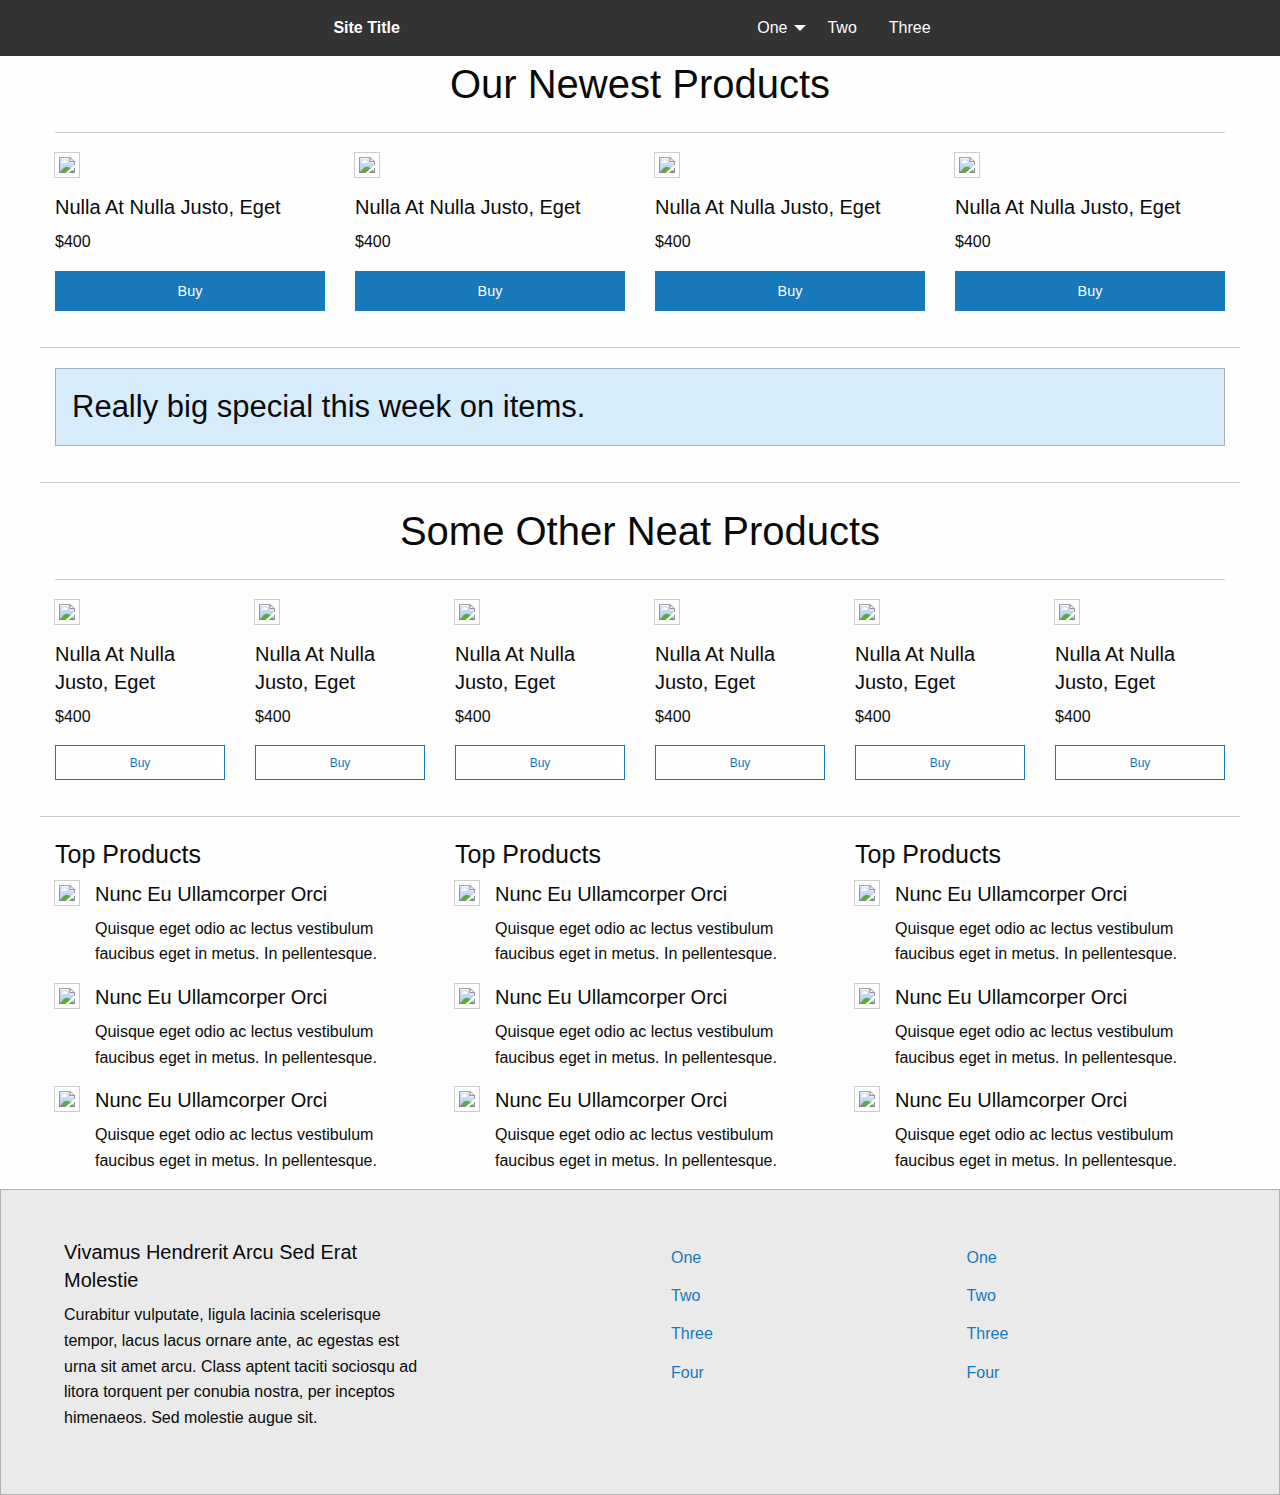
==== index.html @ 7221ed68 "v1_1" ====
<!doctype html>
<html class="no-js" lang="en">
<head>
  <meta charset="utf-8" />
  <meta name="viewport" content="width=device-width, initial-scale=1.0" />
  <title>Foundation | Welcome</title>
  <link rel="stylesheet" href="css/foundation.min.css"></head>
  <link rel="stylesheet" href="css/foundation-prototype.min.css"></head>
  <link rel="stylesheet" href="css/motion-ui.min.css"></head>
  <link rel="stylesheet" href="css/foundation-icons.css"></head>
<body>

  <!-- 导航 -->
  <div class="top-bar foundation-5-top-bar">
    <div class="top-bar-title">
      <span data-responsive-toggle="responsive-menu" data-hide-for="medium">
        <button class="menu-icon" type="button" data-toggle></button>
      </span> <strong>Site Title</strong>
    </div>
    <div id="responsive-menu">
      <div class="top-bar-left">
        <ul class="dropdown vertical medium-horizontal menu" data-responsive-menu="drilldown medium-dropdown" data-auto-height="true" data-animate-height="true">
          <li>
            <a href="#">One</a>
            <ul class="menu">
              <li>
                <a href="#">One</a>
              </li>
              <li>
                <a href="#">Two</a>
              </li>
            </ul>
          </li>
          <li>
            <a href="#">Two</a>
          </li>
          <li>
            <a href="#">Three</a>
          </li>
        </ul>
      </div>
    </div>
  </div>


  <div class="row column text-center">
    <h2>Our Newest Products</h2>
    <hr></div>
  <div class="row small-up-2 large-up-4">
    <div class="column">
      <img class="thumbnail" src="https://placehold.it/300x400">
      <h5>Nulla At Nulla Justo, Eget</h5>
      <p>$400</p>
      <a href="#" class="button expanded">Buy</a>
    </div>
    <div class="column">
      <img class="thumbnail" src="https://placehold.it/300x400">
      <h5>Nulla At Nulla Justo, Eget</h5>
      <p>$400</p>
      <a href="#" class="button expanded">Buy</a>
    </div>
    <div class="column">
      <img class="thumbnail" src="https://placehold.it/300x400">
      <h5>Nulla At Nulla Justo, Eget</h5>
      <p>$400</p>
      <a href="#" class="button expanded">Buy</a>
    </div>
    <div class="column">
      <img class="thumbnail" src="https://placehold.it/300x400">
      <h5>Nulla At Nulla Justo, Eget</h5>
      <p>$400</p>
      <a href="#" class="button expanded">Buy</a>
    </div>
  </div>
  <hr>
  <div class="row column">
    <div class="callout primary">
      <h3>Really big special this week on items.</h3>
    </div>
  </div>
  <hr>
  <div class="row column text-center">
    <h2>Some Other Neat Products</h2>
    <hr></div>
  <div class="row small-up-2 medium-up-3 large-up-6">
    <div class="column">
      <img class="thumbnail" src="https://placehold.it/300x400">
      <h5>Nulla At Nulla Justo, Eget</h5>
      <p>$400</p>
      <a href="#" class="button small expanded hollow">Buy</a>
    </div>
    <div class="column">
      <img class="thumbnail" src="https://placehold.it/300x400">
      <h5>Nulla At Nulla Justo, Eget</h5>
      <p>$400</p>
      <a href="#" class="button small expanded hollow">Buy</a>
    </div>
    <div class="column">
      <img class="thumbnail" src="https://placehold.it/300x400">
      <h5>Nulla At Nulla Justo, Eget</h5>
      <p>$400</p>
      <a href="#" class="button small expanded hollow">Buy</a>
    </div>
    <div class="column">
      <img class="thumbnail" src="https://placehold.it/300x400">
      <h5>Nulla At Nulla Justo, Eget</h5>
      <p>$400</p>
      <a href="#" class="button small expanded hollow">Buy</a>
    </div>
    <div class="column">
      <img class="thumbnail" src="https://placehold.it/300x400">
      <h5>Nulla At Nulla Justo, Eget</h5>
      <p>$400</p>
      <a href="#" class="button small expanded hollow">Buy</a>
    </div>
    <div class="column">
      <img class="thumbnail" src="https://placehold.it/300x400">
      <h5>Nulla At Nulla Justo, Eget</h5>
      <p>$400</p>
      <a href="#" class="button small expanded hollow">Buy</a>
    </div>
  </div>
  <hr>
  <div class="row">
    <div class="medium-4 columns">
      <h4>Top Products</h4>
      <div class="media-object">
        <div class="media-object-section">
          <img class="thumbnail" src="https://placehold.it/100x100"></div>
        <div class="media-object-section">
          <h5>Nunc Eu Ullamcorper Orci</h5>
          <p>
            Quisque eget odio ac lectus vestibulum faucibus eget in metus. In pellentesque.
          </p>
        </div>
      </div>
      <div class="media-object">
        <div class="media-object-section">
          <img class="thumbnail" src="https://placehold.it/100x100"></div>
        <div class="media-object-section">
          <h5>Nunc Eu Ullamcorper Orci</h5>
          <p>
            Quisque eget odio ac lectus vestibulum faucibus eget in metus. In pellentesque.
          </p>
        </div>
      </div>
      <div class="media-object">
        <div class="media-object-section">
          <img class="thumbnail" src="https://placehold.it/100x100"></div>
        <div class="media-object-section">
          <h5>Nunc Eu Ullamcorper Orci</h5>
          <p>
            Quisque eget odio ac lectus vestibulum faucibus eget in metus. In pellentesque.
          </p>
        </div>
      </div>
    </div>
    <div class="medium-4 columns">
      <h4>Top Products</h4>
      <div class="media-object">
        <div class="media-object-section">
          <img class="thumbnail" src="https://placehold.it/100x100"></div>
        <div class="media-object-section">
          <h5>Nunc Eu Ullamcorper Orci</h5>
          <p>
            Quisque eget odio ac lectus vestibulum faucibus eget in metus. In pellentesque.
          </p>
        </div>
      </div>
      <div class="media-object">
        <div class="media-object-section">
          <img class="thumbnail" src="https://placehold.it/100x100"></div>
        <div class="media-object-section">
          <h5>Nunc Eu Ullamcorper Orci</h5>
          <p>
            Quisque eget odio ac lectus vestibulum faucibus eget in metus. In pellentesque.
          </p>
        </div>
      </div>
      <div class="media-object">
        <div class="media-object-section">
          <img class="thumbnail" src="https://placehold.it/100x100"></div>
        <div class="media-object-section">
          <h5>Nunc Eu Ullamcorper Orci</h5>
          <p>
            Quisque eget odio ac lectus vestibulum faucibus eget in metus. In pellentesque.
          </p>
        </div>
      </div>
    </div>
    <div class="medium-4 columns">
      <h4>Top Products</h4>
      <div class="media-object">
        <div class="media-object-section">
          <img class="thumbnail" src="https://placehold.it/100x100"></div>
        <div class="media-object-section">
          <h5>Nunc Eu Ullamcorper Orci</h5>
          <p>
            Quisque eget odio ac lectus vestibulum faucibus eget in metus. In pellentesque.
          </p>
        </div>
      </div>
      <div class="media-object">
        <div class="media-object-section">
          <img class="thumbnail" src="https://placehold.it/100x100"></div>
        <div class="media-object-section">
          <h5>Nunc Eu Ullamcorper Orci</h5>
          <p>
            Quisque eget odio ac lectus vestibulum faucibus eget in metus. In pellentesque.
          </p>
        </div>
      </div>
      <div class="media-object">
        <div class="media-object-section">
          <img class="thumbnail" src="https://placehold.it/100x100"></div>
        <div class="media-object-section">
          <h5>Nunc Eu Ullamcorper Orci</h5>
          <p>
            Quisque eget odio ac lectus vestibulum faucibus eget in metus. In pellentesque.
          </p>
        </div>
      </div>
    </div>
  </div>
  <div class="callout large secondary">
    <div class="row">
      <div class="large-4 columns">
        <h5>Vivamus Hendrerit Arcu Sed Erat Molestie</h5>
        <p>
          Curabitur vulputate, ligula lacinia scelerisque tempor, lacus lacus ornare ante, ac egestas est urna sit amet arcu. Class aptent taciti sociosqu ad litora torquent per conubia nostra, per inceptos himenaeos. Sed molestie augue sit.
        </p>
      </div>
      <div class="large-3 large-offset-2 columns">
        <ul class="menu vertical">
          <li>
            <a href="#">One</a>
          </li>
          <li>
            <a href="#">Two</a>
          </li>
          <li>
            <a href="#">Three</a>
          </li>
          <li>
            <a href="#">Four</a>
          </li>
        </ul>
      </div>
      <div class="large-3 columns">
        <ul class="menu vertical">
          <li>
            <a href="#">One</a>
          </li>
          <li>
            <a href="#">Two</a>
          </li>
          <li>
            <a href="#">Three</a>
          </li>
          <li>
            <a href="#">Four</a>
          </li>
        </ul>
      </div>
    </div>
  </div>
  <script src="js/jquery-2.1.4.min.js"></script>
  <script src="js/foundation.min.js"></script>
  <script src="js/motion-ui.min.js"></script>
  <script>$(document).foundation();</script>
  <style>

    .foundation-5-top-bar {
      background: #333;
      color: #fefefe;
    }

    .foundation-5-top-bar .menu {
      background: #333;
    }

    .foundation-5-top-bar .menu a {
      color: #fefefe;
    }

    .foundation-5-top-bar .is-dropdown-submenu {
      border: 0;
    }

    .foundation-5-top-bar .is-dropdown-submenu-item.opens-right a::after {
      border-color: transparent transparent transparent #fefefe;
    }

    .foundation-5-top-bar .js-drilldown-back > a::before {
      border-color: transparent #fefefe transparent transparent;
    }

    .foundation-5-top-bar .is-drilldown-submenu-parent > a::after {
      border-color: transparent transparent transparent #fefefe;
    }

    .foundation-5-top-bar .dropdown.menu.medium-horizontal > li.is-dropdown-submenu-parent > a::after {
      border-color: #fefefe transparent transparent;
    }


  </style>
</body>
</html>
---- css/motion-ui.min.css ----
.slide-in-down.mui-enter{transition-duration:.5s;transition-timing-function:linear;-webkit-transform:translateY(-100%);transform:translateY(-100%);transition-property:opacity,-webkit-transform;transition-property:transform,opacity;transition-property:transform,opacity,-webkit-transform;-webkit-backface-visibility:hidden;backface-visibility:hidden}.slide-in-left.mui-enter,.slide-in-up.mui-enter{transition-duration:.5s;transition-timing-function:linear;transition-property:opacity,-webkit-transform;-webkit-backface-visibility:hidden}.slide-in-down.mui-enter.mui-enter-active{-webkit-transform:translateY(0);transform:translateY(0)}.slide-in-left.mui-enter{-webkit-transform:translateX(-100%);transform:translateX(-100%);transition-property:transform,opacity;transition-property:transform,opacity,-webkit-transform;backface-visibility:hidden}.slide-in-left.mui-enter.mui-enter-active{-webkit-transform:translateX(0);transform:translateX(0)}.slide-in-up.mui-enter{-webkit-transform:translateY(100%);transform:translateY(100%);transition-property:transform,opacity;transition-property:transform,opacity,-webkit-transform;backface-visibility:hidden}.slide-in-right.mui-enter,.slide-out-down.mui-leave{transition-duration:.5s;transition-timing-function:linear;transition-property:opacity,-webkit-transform;-webkit-backface-visibility:hidden}.slide-in-up.mui-enter.mui-enter-active{-webkit-transform:translateY(0);transform:translateY(0)}.slide-in-right.mui-enter{-webkit-transform:translateX(100%);transform:translateX(100%);transition-property:transform,opacity;transition-property:transform,opacity,-webkit-transform;backface-visibility:hidden}.slide-in-right.mui-enter.mui-enter-active{-webkit-transform:translateX(0);transform:translateX(0)}.slide-out-down.mui-leave{-webkit-transform:translateY(0);transform:translateY(0);transition-property:transform,opacity;transition-property:transform,opacity,-webkit-transform;backface-visibility:hidden}.slide-out-right.mui-leave,.slide-out-up.mui-leave{transition-property:opacity,-webkit-transform;-webkit-backface-visibility:hidden;transition-duration:.5s;transition-timing-function:linear}.slide-out-down.mui-leave.mui-leave-active{-webkit-transform:translateY(100%);transform:translateY(100%)}.slide-out-right.mui-leave{-webkit-transform:translateX(0);transform:translateX(0);transition-property:transform,opacity;transition-property:transform,opacity,-webkit-transform;backface-visibility:hidden}.slide-out-right.mui-leave.mui-leave-active{-webkit-transform:translateX(100%);transform:translateX(100%)}.slide-out-up.mui-leave{-webkit-transform:translateY(0);transform:translateY(0);transition-property:transform,opacity;transition-property:transform,opacity,-webkit-transform;backface-visibility:hidden}.slide-out-up.mui-leave.mui-leave-active{-webkit-transform:translateY(-100%);transform:translateY(-100%)}.slide-out-left.mui-leave{transition-duration:.5s;transition-timing-function:linear;-webkit-transform:translateX(0);transform:translateX(0);transition-property:opacity,-webkit-transform;transition-property:transform,opacity;transition-property:transform,opacity,-webkit-transform;-webkit-backface-visibility:hidden;backface-visibility:hidden}.fade-in.mui-enter,.fade-out.mui-leave{transition-property:opacity;transition-duration:.5s;transition-timing-function:linear}.slide-out-left.mui-leave.mui-leave-active{-webkit-transform:translateX(-100%);transform:translateX(-100%)}.fade-in.mui-enter{opacity:0}.fade-in.mui-enter.mui-enter-active,.fade-out.mui-leave{opacity:1}.fade-out.mui-leave.mui-leave-active{opacity:0}.hinge-in-from-top.mui-enter{transition-duration:.5s;transition-timing-function:linear;-webkit-transform:perspective(2000px) rotateX(-90deg);transform:perspective(2000px) rotateX(-90deg);-webkit-transform-origin:top;transform-origin:top;transition-property:opacity,-webkit-transform;transition-property:transform,opacity;transition-property:transform,opacity,-webkit-transform;opacity:0}.hinge-in-from-bottom.mui-enter,.hinge-in-from-right.mui-enter{transition-duration:.5s;transition-timing-function:linear;transition-property:opacity,-webkit-transform}.hinge-in-from-top.mui-enter.mui-enter-active{-webkit-transform:perspective(2000px) rotate(0);transform:perspective(2000px) rotate(0);opacity:1}.hinge-in-from-right.mui-enter{-webkit-transform:perspective(2000px) rotateY(-90deg);transform:perspective(2000px) rotateY(-90deg);-webkit-transform-origin:right;transform-origin:right;transition-property:transform,opacity;transition-property:transform,opacity,-webkit-transform;opacity:0}.hinge-in-from-right.mui-enter.mui-enter-active{-webkit-transform:perspective(2000px) rotate(0);transform:perspective(2000px) rotate(0);opacity:1}.hinge-in-from-bottom.mui-enter{-webkit-transform:perspective(2000px) rotateX(90deg);transform:perspective(2000px) rotateX(90deg);-webkit-transform-origin:bottom;transform-origin:bottom;transition-property:transform,opacity;transition-property:transform,opacity,-webkit-transform;opacity:0}.hinge-in-from-left.mui-enter,.hinge-in-from-middle-x.mui-enter{transition-duration:.5s;transition-timing-function:linear;transition-property:opacity,-webkit-transform}.hinge-in-from-bottom.mui-enter.mui-enter-active{-webkit-transform:perspective(2000px) rotate(0);transform:perspective(2000px) rotate(0);opacity:1}.hinge-in-from-left.mui-enter{-webkit-transform:perspective(2000px) rotateY(90deg);transform:perspective(2000px) rotateY(90deg);-webkit-transform-origin:left;transform-origin:left;transition-property:transform,opacity;transition-property:transform,opacity,-webkit-transform;opacity:0}.hinge-in-from-left.mui-enter.mui-enter-active{-webkit-transform:perspective(2000px) rotate(0);transform:perspective(2000px) rotate(0);opacity:1}.hinge-in-from-middle-x.mui-enter{-webkit-transform:perspective(2000px) rotateX(-90deg);transform:perspective(2000px) rotateX(-90deg);-webkit-transform-origin:center;transform-origin:center;transition-property:transform,opacity;transition-property:transform,opacity,-webkit-transform;opacity:0}.hinge-in-from-middle-y.mui-enter,.hinge-out-from-top.mui-leave{transition-duration:.5s;transition-timing-function:linear;transition-property:opacity,-webkit-transform}.hinge-in-from-middle-x.mui-enter.mui-enter-active{-webkit-transform:perspective(2000px) rotate(0);transform:perspective(2000px) rotate(0);opacity:1}.hinge-in-from-middle-y.mui-enter{-webkit-transform:perspective(2000px) rotateY(-90deg);transform:perspective(2000px) rotateY(-90deg);-webkit-transform-origin:center;transform-origin:center;transition-property:transform,opacity;transition-property:transform,opacity,-webkit-transform;opacity:0}.hinge-in-from-middle-y.mui-enter.mui-enter-active{-webkit-transform:perspective(2000px) rotate(0);transform:perspective(2000px) rotate(0);opacity:1}.hinge-out-from-top.mui-leave{-webkit-transform:perspective(2000px) rotate(0);transform:perspective(2000px) rotate(0);-webkit-transform-origin:top;transform-origin:top;transition-property:transform,opacity;transition-property:transform,opacity,-webkit-transform;opacity:1}.hinge-out-from-bottom.mui-leave,.hinge-out-from-right.mui-leave{transition-duration:.5s;transition-timing-function:linear;transition-property:opacity,-webkit-transform}.hinge-out-from-top.mui-leave.mui-leave-active{-webkit-transform:perspective(2000px) rotateX(-90deg);transform:perspective(2000px) rotateX(-90deg);opacity:0}.hinge-out-from-right.mui-leave{-webkit-transform:perspective(2000px) rotate(0);transform:perspective(2000px) rotate(0);-webkit-transform-origin:right;transform-origin:right;transition-property:transform,opacity;transition-property:transform,opacity,-webkit-transform;opacity:1}.hinge-out-from-right.mui-leave.mui-leave-active{-webkit-transform:perspective(2000px) rotateY(-90deg);transform:perspective(2000px) rotateY(-90deg);opacity:0}.hinge-out-from-bottom.mui-leave{-webkit-transform:perspective(2000px) rotate(0);transform:perspective(2000px) rotate(0);-webkit-transform-origin:bottom;transform-origin:bottom;transition-property:transform,opacity;transition-property:transform,opacity,-webkit-transform;opacity:1}.hinge-out-from-left.mui-leave,.hinge-out-from-middle-x.mui-leave{transition-duration:.5s;transition-timing-function:linear;transition-property:opacity,-webkit-transform}.hinge-out-from-bottom.mui-leave.mui-leave-active{-webkit-transform:perspective(2000px) rotateX(90deg);transform:perspective(2000px) rotateX(90deg);opacity:0}.hinge-out-from-left.mui-leave{-webkit-transform:perspective(2000px) rotate(0);transform:perspective(2000px) rotate(0);-webkit-transform-origin:left;transform-origin:left;transition-property:transform,opacity;transition-property:transform,opacity,-webkit-transform;opacity:1}.hinge-out-from-left.mui-leave.mui-leave-active{-webkit-transform:perspective(2000px) rotateY(90deg);transform:perspective(2000px) rotateY(90deg);opacity:0}.hinge-out-from-middle-x.mui-leave{-webkit-transform:perspective(2000px) rotate(0);transform:perspective(2000px) rotate(0);-webkit-transform-origin:center;transform-origin:center;transition-property:transform,opacity;transition-property:transform,opacity,-webkit-transform;opacity:1}.hinge-out-from-middle-y.mui-leave,.scale-in-up.mui-enter{transition-duration:.5s;transition-timing-function:linear;transition-property:opacity,-webkit-transform}.hinge-out-from-middle-x.mui-leave.mui-leave-active{-webkit-transform:perspective(2000px) rotateX(-90deg);transform:perspective(2000px) rotateX(-90deg);opacity:0}.hinge-out-from-middle-y.mui-leave{-webkit-transform:perspective(2000px) rotate(0);transform:perspective(2000px) rotate(0);-webkit-transform-origin:center;transform-origin:center;transition-property:transform,opacity;transition-property:transform,opacity,-webkit-transform;opacity:1}.hinge-out-from-middle-y.mui-leave.mui-leave-active{-webkit-transform:perspective(2000px) rotateY(-90deg);transform:perspective(2000px) rotateY(-90deg);opacity:0}.scale-in-up.mui-enter{-webkit-transform:scale(.5);transform:scale(.5);transition-property:transform,opacity;transition-property:transform,opacity,-webkit-transform;opacity:0}.scale-in-down.mui-enter,.scale-out-up.mui-leave{transition-duration:.5s;transition-timing-function:linear;transition-property:opacity,-webkit-transform}.scale-in-up.mui-enter.mui-enter-active{-webkit-transform:scale(1);transform:scale(1);opacity:1}.scale-in-down.mui-enter{-webkit-transform:scale(1.5);transform:scale(1.5);transition-property:transform,opacity;transition-property:transform,opacity,-webkit-transform;opacity:0}.scale-in-down.mui-enter.mui-enter-active{-webkit-transform:scale(1);transform:scale(1);opacity:1}.scale-out-up.mui-leave{-webkit-transform:scale(1);transform:scale(1);transition-property:transform,opacity;transition-property:transform,opacity,-webkit-transform;opacity:1}.scale-out-down.mui-leave,.spin-in.mui-enter{transition-duration:.5s;transition-timing-function:linear;transition-property:opacity,-webkit-transform}.scale-out-up.mui-leave.mui-leave-active{-webkit-transform:scale(1.5);transform:scale(1.5);opacity:0}.scale-out-down.mui-leave{-webkit-transform:scale(1);transform:scale(1);transition-property:transform,opacity;transition-property:transform,opacity,-webkit-transform;opacity:1}.scale-out-down.mui-leave.mui-leave-active{-webkit-transform:scale(.5);transform:scale(.5);opacity:0}.spin-in.mui-enter{-webkit-transform:rotate(-.75turn);transform:rotate(-.75turn);transition-property:transform,opacity;transition-property:transform,opacity,-webkit-transform;opacity:0}.spin-in-ccw.mui-enter,.spin-out.mui-leave{transition-property:opacity,-webkit-transform;transition-duration:.5s;transition-timing-function:linear}.spin-in.mui-enter.mui-enter-active{-webkit-transform:rotate(0);transform:rotate(0);opacity:1}.spin-out.mui-leave{-webkit-transform:rotate(0);transform:rotate(0);transition-property:transform,opacity;transition-property:transform,opacity,-webkit-transform;opacity:1}.spin-out.mui-leave.mui-leave-active{-webkit-transform:rotate(.75turn);transform:rotate(.75turn);opacity:0}.spin-in-ccw.mui-enter{-webkit-transform:rotate(.75turn);transform:rotate(.75turn);transition-property:transform,opacity;transition-property:transform,opacity,-webkit-transform;opacity:0}.spin-in-ccw.mui-enter.mui-enter-active{-webkit-transform:rotate(0);transform:rotate(0);opacity:1}.spin-out-ccw.mui-leave{transition-duration:.5s;transition-timing-function:linear;-webkit-transform:rotate(0);transform:rotate(0);transition-property:opacity,-webkit-transform;transition-property:transform,opacity;transition-property:transform,opacity,-webkit-transform;opacity:1}.spin-out-ccw.mui-leave.mui-leave-active{-webkit-transform:rotate(-.75turn);transform:rotate(-.75turn);opacity:0}.slow{transition-duration:750ms!important}.linear{transition-timing-function:linear!important;-webkit-animation-timing-function:linear!important;animation-timing-function:linear!important}.ease{transition-timing-function:ease!important;-webkit-animation-timing-function:ease!important;animation-timing-function:ease!important}.ease-in{transition-timing-function:ease-in!important;-webkit-animation-timing-function:ease-in!important;animation-timing-function:ease-in!important}.ease-out{transition-timing-function:ease-out!important;-webkit-animation-timing-function:ease-out!important;animation-timing-function:ease-out!important}.ease-in-out{transition-timing-function:ease-in-out!important;-webkit-animation-timing-function:ease-in-out!important;animation-timing-function:ease-in-out!important}.bounce-in{transition-timing-function:cubic-bezier(.485,.155,.24,1.245)!important;-webkit-animation-timing-function:cubic-bezier(.485,.155,.24,1.245)!important;animation-timing-function:cubic-bezier(.485,.155,.24,1.245)!important}.bounce-out{transition-timing-function:cubic-bezier(.485,.155,.515,.845)!important;-webkit-animation-timing-function:cubic-bezier(.485,.155,.515,.845)!important;animation-timing-function:cubic-bezier(.485,.155,.515,.845)!important}.bounce-in-out{transition-timing-function:cubic-bezier(.76,-.245,.24,1.245)!important;-webkit-animation-timing-function:cubic-bezier(.76,-.245,.24,1.245)!important;animation-timing-function:cubic-bezier(.76,-.245,.24,1.245)!important}.short-delay{transition-delay:.3s!important;-webkit-animation-delay:.3s!important;animation-delay:.3s!important}.long-delay{transition-delay:.7s!important;-webkit-animation-delay:.7s!important;animation-delay:.7s!important}.shake{-webkit-animation-name:shake-7;animation-name:shake-7}@-webkit-keyframes shake-7{0%,10%,20%,30%,40%,50%,60%,70%,80%,90%{-webkit-transform:translateX(7%);transform:translateX(7%)}15%,25%,35%,45%,5%,55%,65%,75%,85%,95%{-webkit-transform:translateX(-7%);transform:translateX(-7%)}}@keyframes shake-7{0%,10%,20%,30%,40%,50%,60%,70%,80%,90%{-webkit-transform:translateX(7%);transform:translateX(7%)}15%,25%,35%,45%,5%,55%,65%,75%,85%,95%{-webkit-transform:translateX(-7%);transform:translateX(-7%)}}.spin-cw{-webkit-animation-name:spin-cw-1turn;animation-name:spin-cw-1turn}@-webkit-keyframes spin-cw-1turn{0%{-webkit-transform:rotate(-1turn);transform:rotate(-1turn)}100%{-webkit-transform:rotate(0);transform:rotate(0)}}.spin-ccw{-webkit-animation-name:spin-cw-1turn;animation-name:spin-cw-1turn}@keyframes spin-cw-1turn{0%,100%{-webkit-transform:rotate(0);transform:rotate(0)}100%{-webkit-transform:rotate(1turn);transform:rotate(1turn)}}.wiggle{-webkit-animation-name:wiggle-7deg;animation-name:wiggle-7deg}@-webkit-keyframes wiggle-7deg{40%,50%,60%{-webkit-transform:rotate(7deg);transform:rotate(7deg)}35%,45%,55%,65%{-webkit-transform:rotate(-7deg);transform:rotate(-7deg)}0%,100%,30%,70%{-webkit-transform:rotate(0);transform:rotate(0)}}@keyframes wiggle-7deg{40%,50%,60%{-webkit-transform:rotate(7deg);transform:rotate(7deg)}35%,45%,55%,65%{-webkit-transform:rotate(-7deg);transform:rotate(-7deg)}0%,100%,30%,70%{-webkit-transform:rotate(0);transform:rotate(0)}}.shake,.spin-ccw,.spin-cw,.wiggle{-webkit-animation-duration:.5s;animation-duration:.5s}.infinite{-webkit-animation-iteration-count:infinite;animation-iteration-count:infinite}.slow{-webkit-animation-duration:750ms!important;animation-duration:750ms!important}.fast{transition-duration:250ms!important;-webkit-animation-duration:250ms!important;animation-duration:250ms!important}
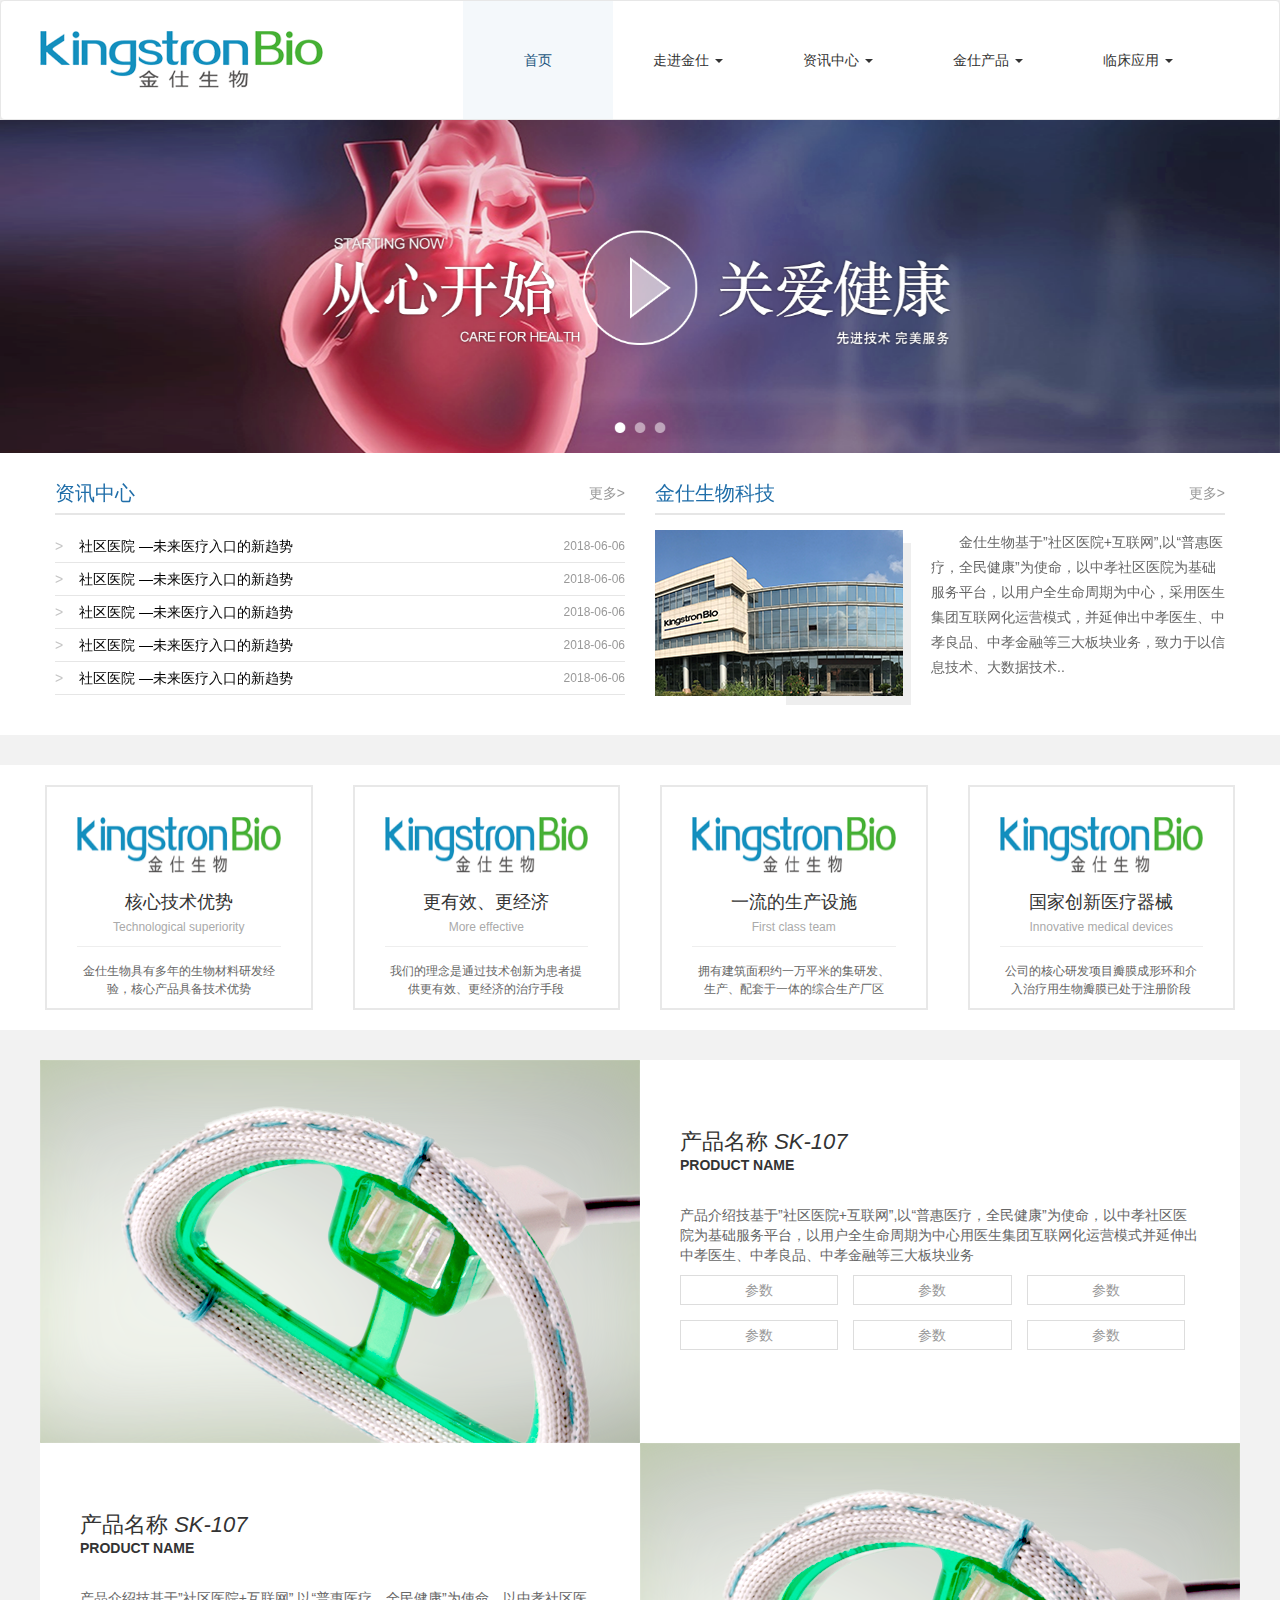
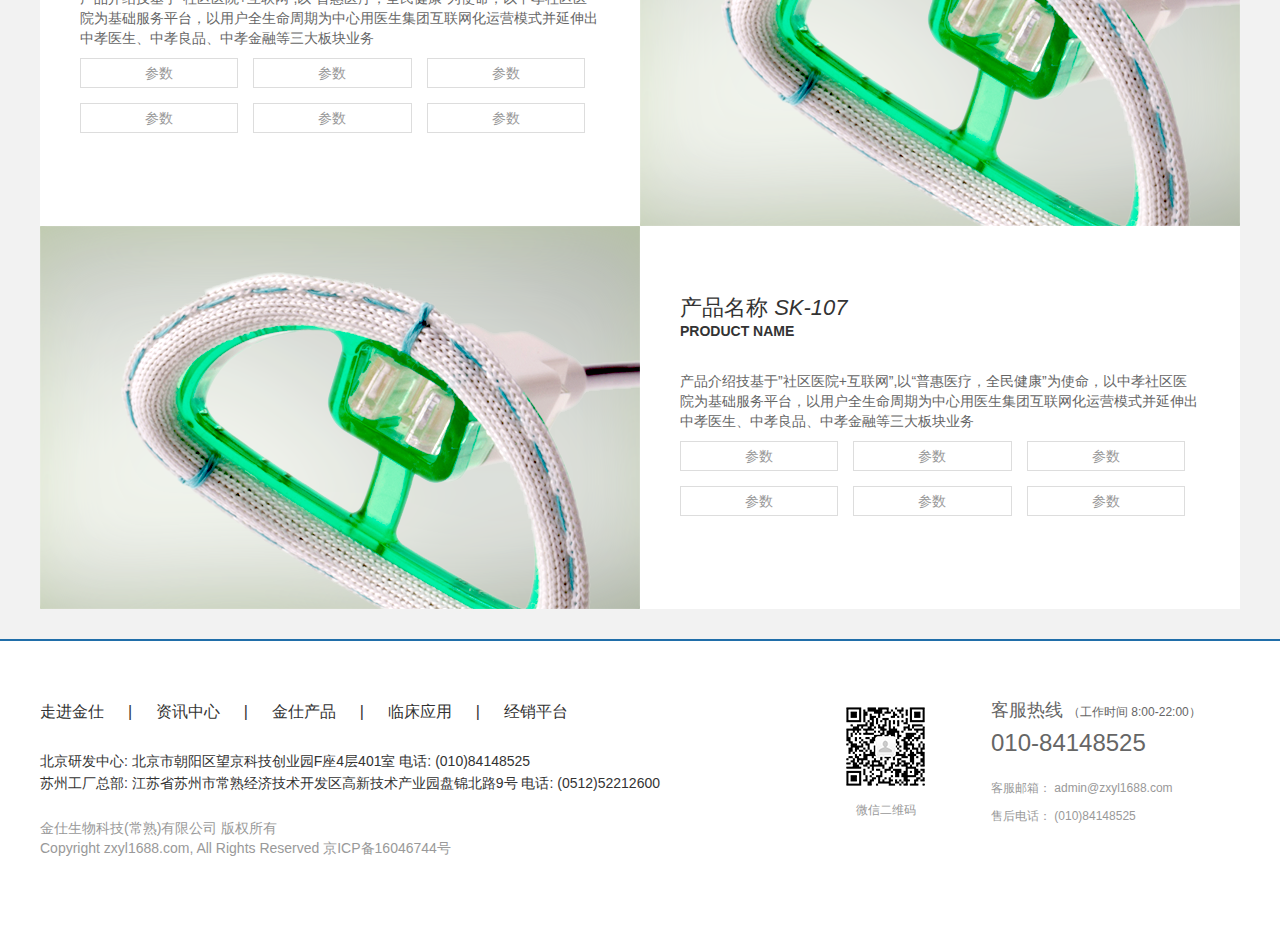
==== commit 989503c9: "v1_3" ====
--- a/index.html
+++ b/index.html
@@ -1,309 +1,310 @@
 <!doctype html>
-<html class="no-js" lang="en">
+<html lang="en">
 <head>
   <meta charset="utf-8" />
   <meta name="viewport" content="width=device-width, initial-scale=1.0" />
   <title>Foundation | Welcome</title>
-  <link rel="stylesheet" href="css/foundation.min.css"></head>
-  <link rel="stylesheet" href="css/foundation-prototype.min.css"></head>
-  <link rel="stylesheet" href="css/motion-ui.min.css"></head>
-  <link rel="stylesheet" href="css/foundation-icons.css"></head>
+  <link rel="stylesheet" href="bootstrap/css/bootstrap.min.css">
+  <link rel="stylesheet" href="bootstrap/css/bootstrap-theme.min.css">
+  <link rel="stylesheet" href="css/common.css">
+  <link rel="stylesheet" href="css/index.css">
+</head>
 <body>
 
-  <!-- 导航 -->
-  <div class="top-bar foundation-5-top-bar">
-    <div class="top-bar-title">
-      <span data-responsive-toggle="responsive-menu" data-hide-for="medium">
-        <button class="menu-icon" type="button" data-toggle></button>
-      </span> <strong>Site Title</strong>
-    </div>
-    <div id="responsive-menu">
-      <div class="top-bar-left">
-        <ul class="dropdown vertical medium-horizontal menu" data-responsive-menu="drilldown medium-dropdown" data-auto-height="true" data-animate-height="true">
-          <li>
-            <a href="#">One</a>
-            <ul class="menu">
-              <li>
-                <a href="#">One</a>
-              </li>
-              <li>
-                <a href="#">Two</a>
-              </li>
-            </ul>
-          </li>
-          <li>
-            <a href="#">Two</a>
-          </li>
-          <li>
-            <a href="#">Three</a>
+<!-- 导航区 -->
+<nav class="navbar navbar-default">
+  <img src="img/img_03.png" alt="" class="mobile-banner" />
+  <div class="container-fluid">
+    <!-- Brand and toggle get grouped for better mobile display -->
+    <div class="navbar-header">
+      <button type="button" class="navbar-toggle collapsed" data-toggle="collapse" data-target="#bs-example-navbar-collapse-1" aria-expanded="false">
+        <img src="img/img_04.png" alt="" />
+      </button>
+      <a class="navbar-brand" href="#">
+        <img src="img/logo.png" alt="logo" />
+      </a>
+    </div>
+    
+    <!-- Collect the nav links, forms, and other content for toggling -->
+    <div class="collapse navbar-collapse" id="bs-example-navbar-collapse-1">
+      <ul class="nav navbar-nav">
+        <li class="active"><a href="#">首页</a></li>
+        <li class="dropdown">
+          <a href="#" class="dropdown-toggle" data-toggle="dropdown" role="button" aria-haspopup="true" aria-expanded="false">走进金仕 <span class="caret"></span></a>
+          <ul class="dropdown-menu">
+            <li><a href="#">金仕家园</a></li>
+            <li><a href="#">诚聘英才</a></li>
+            <li><a href="#">联系我们</a></li>
+          </ul>
+        </li>
+        <li class="dropdown">
+          <a href="#" class="dropdown-toggle" data-toggle="dropdown" role="button" aria-haspopup="true" aria-expanded="false">资讯中心 <span class="caret"></span></a>
+          <ul class="dropdown-menu">
+            <li><a href="#">金仕家园</a></li>
+            <li><a href="#">诚聘英才</a></li>
+            <li><a href="#">联系我们</a></li>
+          </ul>
+        </li>
+        <li class="dropdown">
+          <a href="#" class="dropdown-toggle" data-toggle="dropdown" role="button" aria-haspopup="true" aria-expanded="false">金仕产品 <span class="caret"></span></a>
+          <ul class="dropdown-menu">
+            <li><a href="#">金仕家园</a></li>
+            <li><a href="#">诚聘英才</a></li>
+            <li><a href="#">联系我们</a></li>
+          </ul>
+        </li>
+        <li class="dropdown">
+          <a href="#" class="dropdown-toggle" data-toggle="dropdown" role="button" aria-haspopup="true" aria-expanded="false">临床应用 <span class="caret"></span></a>
+          <ul class="dropdown-menu">
+            <li><a href="#">金仕家园</a></li>
+            <li><a href="#">诚聘英才</a></li>
+            <li><a href="#">联系我们</a></li>
+          </ul>
+        </li>
+      </ul>
+    </div><!-- /.navbar-collapse -->
+  </div><!-- /.container-fluid -->
+</nav>
+<!-- carousel区 -->
+<div id="carousel-example-generic" class="carousel slide" data-ride="carousel">
+  <!-- Indicators -->
+  <ol class="carousel-indicators">
+  </ol>
+
+  <!-- Wrapper for slides -->
+  <div class="carousel-inner" role="listbox">
+    <div class="item active">
+      <img src="img/img_banner.png">
+      <div class="carousel-caption"></div>
+    </div>
+  </div>
+</div>
+
+<!-- 资讯区 -->
+<div class="row-news">
+  <div class="wrap">
+    <div class="row">
+      <div class="col-xs-12 col-md-6 news">
+        <h3 class="clearfix h3T">
+          <span class="l">资讯中心</span>
+          <a href="#" class="r">更多></a>
+        </h3>
+        <ul>
+          <li class="clearfix">
+            <a class="tit" href="#">社区医院 —未来医疗入口的新趋势</a>
+            <em class="time">2018-06-06</em>
+          </li>
+          <li class="clearfix">
+            <a class="tit" href="#">社区医院 —未来医疗入口的新趋势</a>
+            <em class="time">2018-06-06</em>
+          </li>
+          <li class="clearfix">
+            <a class="tit" href="#">社区医院 —未来医疗入口的新趋势</a>
+            <em class="time">2018-06-06</em>
+          </li>
+          <li class="clearfix">
+            <a class="tit" href="#">社区医院 —未来医疗入口的新趋势</a>
+            <em class="time">2018-06-06</em>
+          </li>
+          <li class="clearfix">
+            <a class="tit" href="#">社区医院 —未来医疗入口的新趋势</a>
+            <em class="time">2018-06-06</em>
           </li>
         </ul>
       </div>
-    </div>
-  </div>
-
-
-  <div class="row column text-center">
-    <h2>Our Newest Products</h2>
-    <hr></div>
-  <div class="row small-up-2 large-up-4">
-    <div class="column">
-      <img class="thumbnail" src="https://placehold.it/300x400">
-      <h5>Nulla At Nulla Justo, Eget</h5>
-      <p>$400</p>
-      <a href="#" class="button expanded">Buy</a>
-    </div>
-    <div class="column">
-      <img class="thumbnail" src="https://placehold.it/300x400">
-      <h5>Nulla At Nulla Justo, Eget</h5>
-      <p>$400</p>
-      <a href="#" class="button expanded">Buy</a>
-    </div>
-    <div class="column">
-      <img class="thumbnail" src="https://placehold.it/300x400">
-      <h5>Nulla At Nulla Justo, Eget</h5>
-      <p>$400</p>
-      <a href="#" class="button expanded">Buy</a>
-    </div>
-    <div class="column">
-      <img class="thumbnail" src="https://placehold.it/300x400">
-      <h5>Nulla At Nulla Justo, Eget</h5>
-      <p>$400</p>
-      <a href="#" class="button expanded">Buy</a>
-    </div>
-  </div>
-  <hr>
-  <div class="row column">
-    <div class="callout primary">
-      <h3>Really big special this week on items.</h3>
-    </div>
-  </div>
-  <hr>
-  <div class="row column text-center">
-    <h2>Some Other Neat Products</h2>
-    <hr></div>
-  <div class="row small-up-2 medium-up-3 large-up-6">
-    <div class="column">
-      <img class="thumbnail" src="https://placehold.it/300x400">
-      <h5>Nulla At Nulla Justo, Eget</h5>
-      <p>$400</p>
-      <a href="#" class="button small expanded hollow">Buy</a>
-    </div>
-    <div class="column">
-      <img class="thumbnail" src="https://placehold.it/300x400">
-      <h5>Nulla At Nulla Justo, Eget</h5>
-      <p>$400</p>
-      <a href="#" class="button small expanded hollow">Buy</a>
-    </div>
-    <div class="column">
-      <img class="thumbnail" src="https://placehold.it/300x400">
-      <h5>Nulla At Nulla Justo, Eget</h5>
-      <p>$400</p>
-      <a href="#" class="button small expanded hollow">Buy</a>
-    </div>
-    <div class="column">
-      <img class="thumbnail" src="https://placehold.it/300x400">
-      <h5>Nulla At Nulla Justo, Eget</h5>
-      <p>$400</p>
-      <a href="#" class="button small expanded hollow">Buy</a>
-    </div>
-    <div class="column">
-      <img class="thumbnail" src="https://placehold.it/300x400">
-      <h5>Nulla At Nulla Justo, Eget</h5>
-      <p>$400</p>
-      <a href="#" class="button small expanded hollow">Buy</a>
-    </div>
-    <div class="column">
-      <img class="thumbnail" src="https://placehold.it/300x400">
-      <h5>Nulla At Nulla Justo, Eget</h5>
-      <p>$400</p>
-      <a href="#" class="button small expanded hollow">Buy</a>
-    </div>
-  </div>
-  <hr>
+      <div class="col-xs-12 col-md-6 introduction">
+        <h3 class="clearfix h3T">
+          <span class="l">金仕生物科技</span>
+          <a href="#" class="r">更多></a>
+        </h3>
+        <div class="media">
+          <div class="media-left media-middle col-xs-12">
+            <img class="media-object" src="img/img_02.png" />
+          </div>
+          <div class="media-body col-xs-12">
+            <p>金仕生物基于”社区医院+互联网”,以“普惠医疗，全民健康”为使命，以中孝社区医院为基础服务平台，以用户全生命周期为中心，采用医生集团互联网化运营模式，并延伸出中孝医生、中孝良品、中孝金融等三大板块业务，致力于以信息技术、大数据技术..</p>
+          </div>
+        </div>
+      </div>
+    </div>
+  </div>
+</div>
+
+<!-- 技术优势 -->
+<div class="row-advantage">
+  <div class="wrap">
+    <div class="row">
+      <div class="col-xs-6 col-md-3">
+        <a href="#" class="thumbnail">
+          <img src="img/logo.png" alt="" />
+          <strong>核心技术优势</strong>
+          <span>Technological superiority</span>
+          <div class="line"></div>
+          <p>金仕生物具有多年的生物材料研发经验，核心产品具备技术优势</p>
+        </a>
+      </div>
+      <div class="col-xs-6 col-md-3">
+        <a href="#" class="thumbnail">
+          <img src="img/logo.png" alt="" />
+          <strong>更有效、更经济</strong>
+          <span>More effective</span>
+          <div class="line"></div>
+          <p>我们的理念是通过技术创新为患者提供更有效、更经济的治疗手段</p>
+        </a>
+      </div>
+      <div class="col-xs-6 col-md-3">
+        <a href="#" class="thumbnail">
+          <img src="img/logo.png" alt="" />
+          <strong>一流的生产设施</strong>
+          <span>First class team</span>
+          <div class="line"></div>
+          <p>拥有建筑面积约一万平米的集研发、生产、配套于一体的综合生产厂区</p>
+        </a>
+      </div>
+      <div class="col-xs-6 col-md-3">
+        <a href="#" class="thumbnail">
+          <img src="img/logo.png" alt="" />
+          <strong>国家创新医疗器械</strong>
+          <span>Innovative medical devices</span>
+          <div class="line"></div>
+          <p>公司的核心研发项目瓣膜成形环和介入治疗用生物瓣膜已处于注册阶段</p>
+        </a>
+      </div>
+    </div>
+  </div>
+</div>
+
+<div class="row-product">
+  <!-- 产品列表 -->
   <div class="row">
-    <div class="medium-4 columns">
-      <h4>Top Products</h4>
-      <div class="media-object">
-        <div class="media-object-section">
-          <img class="thumbnail" src="https://placehold.it/100x100"></div>
-        <div class="media-object-section">
-          <h5>Nunc Eu Ullamcorper Orci</h5>
-          <p>
-            Quisque eget odio ac lectus vestibulum faucibus eget in metus. In pellentesque.
-          </p>
+    <div class="col-md-6 col-xs-12 col-img">
+      <a class="thumbnail">
+        <img src="img/img_product_01.png" alt="...">
+      </a>
+    </div>
+    <div class="col-md-6 col-xs-12 col-info">
+      <div class="info">
+        <h3>产品名称 <i>SK-107</i></h3>
+        <strong>PRODUCT NAME</strong>
+        <p>产品介绍技基于”社区医院+互联网”,以“普惠医疗，全民健康”为使命，以中孝社区医院为基础服务平台，以用户全生命周期为中心用医生集团互联网化运营模式并延伸出中孝医生、中孝良品、中孝金融等三大板块业务</p>
+        <ul class="row">
+          <li class="col-md-4 col-xs-4"><span>参数</span></li>
+          <li class="col-md-4 col-xs-4"><span>参数</span></li>
+          <li class="col-md-4 col-xs-4"><span>参数</span></li>
+          <li class="col-md-4 col-xs-4"><span>参数</span></li>
+          <li class="col-md-4 col-xs-4"><span>参数</span></li>
+          <li class="col-md-4 col-xs-4"><span>参数</span></li>
+        </ul>
+      </div>
+    </div>
+  </div>
+  <div class="row">
+    <div class="col-md-6 col-xs-12 col-img">
+      <a class="thumbnail">
+        <img src="img/img_product_01.png" alt="...">
+      </a>
+    </div>
+    <div class="col-md-6 col-xs-12 col-info">
+      <div class="info">
+        <h3>产品名称 <i>SK-107</i></h3>
+        <strong>PRODUCT NAME</strong>
+        <p>产品介绍技基于”社区医院+互联网”,以“普惠医疗，全民健康”为使命，以中孝社区医院为基础服务平台，以用户全生命周期为中心用医生集团互联网化运营模式并延伸出中孝医生、中孝良品、中孝金融等三大板块业务</p>
+        <ul class="row">
+          <li class="col-md-4 col-xs-4"><span>参数</span></li>
+          <li class="col-md-4 col-xs-4"><span>参数</span></li>
+          <li class="col-md-4 col-xs-4"><span>参数</span></li>
+          <li class="col-md-4 col-xs-4"><span>参数</span></li>
+          <li class="col-md-4 col-xs-4"><span>参数</span></li>
+          <li class="col-md-4 col-xs-4"><span>参数</span></li>
+        </ul>
+      </div>
+    </div>
+  </div>
+  <div class="row">
+    <div class="col-md-6 col-xs-12 col-img">
+      <a class="thumbnail">
+        <img src="img/img_product_01.png" alt="...">
+      </a>
+    </div>
+    <div class="col-md-6 col-xs-12 col-info">
+      <div class="info">
+        <h3>产品名称 <i>SK-107</i></h3>
+        <strong>PRODUCT NAME</strong>
+        <p>产品介绍技基于”社区医院+互联网”,以“普惠医疗，全民健康”为使命，以中孝社区医院为基础服务平台，以用户全生命周期为中心用医生集团互联网化运营模式并延伸出中孝医生、中孝良品、中孝金融等三大板块业务</p>
+        <ul class="row">
+          <li class="col-md-4 col-xs-4"><span>参数</span></li>
+          <li class="col-md-4 col-xs-4"><span>参数</span></li>
+          <li class="col-md-4 col-xs-4"><span>参数</span></li>
+          <li class="col-md-4 col-xs-4"><span>参数</span></li>
+          <li class="col-md-4 col-xs-4"><span>参数</span></li>
+          <li class="col-md-4 col-xs-4"><span>参数</span></li>
+        </ul>
+      </div>
+    </div>
+  </div>
+</div>
+<!-- 临床应用 -->
+<div class="row-clinical">
+  <div class="wrap">
+    <h3 class="clearfix h3T">
+      <span class="l">临床应用</span>
+      <a href="#" class="r">更多></a>
+    </h3>
+    <div class="media">
+      <div class="media-left media-middle">
+        <a href="#">
+          <img class="media-object" src="img/img_01.png" />
+        </a>
+      </div>
+      <div class="media-body">
+        <span class="media-time">2018.02.02</span>
+        <h4 class="media-heading">临床应用标题临床应用标题临床应用标题临床应用标题</h4>
+        <p>考鸭网整理:2013年11月11日，2013年美国开放门户(Open Doors)报告在美国华盛顿发布。该报告是在美国国务部教育和文化事务局的支持下，由国际教育协会(IIE)所发表的年度国际学术性报告，也是了解美国留学情性报告...</p>
+      </div>
+    </div>
+  </div>
+</div>
+
+<!-- 页脚 -->
+<footer class="footer">
+  <div class="row">
+    <div class="col-md-4 col-xs-12 footerL">
+      <div class="media">
+        <div class="media-left media-top qr-code">
+            <img class="media-object" src="img/img_qr.png" />
+            <span>微信二维码</span>
         </div>
-      </div>
-      <div class="media-object">
-        <div class="media-object-section">
-          <img class="thumbnail" src="https://placehold.it/100x100"></div>
-        <div class="media-object-section">
-          <h5>Nunc Eu Ullamcorper Orci</h5>
-          <p>
-            Quisque eget odio ac lectus vestibulum faucibus eget in metus. In pellentesque.
-          </p>
+        <div class="media-body">
+          <h4 class="media-heading">客服热线 <span>（工作时间 8:00-22:00）</span></h4>
+          <div class="tel">010-84148525</div>
+          <p class="email">客服邮箱： admin@zxyl1688.com</p>
+          <p class="tel2">售后电话： (010)84148525</p>
         </div>
       </div>
-      <div class="media-object">
-        <div class="media-object-section">
-          <img class="thumbnail" src="https://placehold.it/100x100"></div>
-        <div class="media-object-section">
-          <h5>Nunc Eu Ullamcorper Orci</h5>
-          <p>
-            Quisque eget odio ac lectus vestibulum faucibus eget in metus. In pellentesque.
-          </p>
+    </div>
+    <div class="col-md-8 col-xs-12 footerR">
+        <div class="links">
+          <a href="#">走进金仕</a>
+          <span class="line">|</span>
+          <a href="#">资讯中心</a>
+          <span class="line">|</span>
+          <a href="#">金仕产品</a>
+          <span class="line">|</span>
+          <a href="#">临床应用</a>
+          <span class="line">|</span>
+          <a href="#">经销平台</a>
         </div>
-      </div>
-    </div>
-    <div class="medium-4 columns">
-      <h4>Top Products</h4>
-      <div class="media-object">
-        <div class="media-object-section">
-          <img class="thumbnail" src="https://placehold.it/100x100"></div>
-        <div class="media-object-section">
-          <h5>Nunc Eu Ullamcorper Orci</h5>
-          <p>
-            Quisque eget odio ac lectus vestibulum faucibus eget in metus. In pellentesque.
-          </p>
-        </div>
-      </div>
-      <div class="media-object">
-        <div class="media-object-section">
-          <img class="thumbnail" src="https://placehold.it/100x100"></div>
-        <div class="media-object-section">
-          <h5>Nunc Eu Ullamcorper Orci</h5>
-          <p>
-            Quisque eget odio ac lectus vestibulum faucibus eget in metus. In pellentesque.
-          </p>
-        </div>
-      </div>
-      <div class="media-object">
-        <div class="media-object-section">
-          <img class="thumbnail" src="https://placehold.it/100x100"></div>
-        <div class="media-object-section">
-          <h5>Nunc Eu Ullamcorper Orci</h5>
-          <p>
-            Quisque eget odio ac lectus vestibulum faucibus eget in metus. In pellentesque.
-          </p>
-        </div>
-      </div>
-    </div>
-    <div class="medium-4 columns">
-      <h4>Top Products</h4>
-      <div class="media-object">
-        <div class="media-object-section">
-          <img class="thumbnail" src="https://placehold.it/100x100"></div>
-        <div class="media-object-section">
-          <h5>Nunc Eu Ullamcorper Orci</h5>
-          <p>
-            Quisque eget odio ac lectus vestibulum faucibus eget in metus. In pellentesque.
-          </p>
-        </div>
-      </div>
-      <div class="media-object">
-        <div class="media-object-section">
-          <img class="thumbnail" src="https://placehold.it/100x100"></div>
-        <div class="media-object-section">
-          <h5>Nunc Eu Ullamcorper Orci</h5>
-          <p>
-            Quisque eget odio ac lectus vestibulum faucibus eget in metus. In pellentesque.
-          </p>
-        </div>
-      </div>
-      <div class="media-object">
-        <div class="media-object-section">
-          <img class="thumbnail" src="https://placehold.it/100x100"></div>
-        <div class="media-object-section">
-          <h5>Nunc Eu Ullamcorper Orci</h5>
-          <p>
-            Quisque eget odio ac lectus vestibulum faucibus eget in metus. In pellentesque.
-          </p>
-        </div>
-      </div>
-    </div>
-  </div>
-  <div class="callout large secondary">
-    <div class="row">
-      <div class="large-4 columns">
-        <h5>Vivamus Hendrerit Arcu Sed Erat Molestie</h5>
-        <p>
-          Curabitur vulputate, ligula lacinia scelerisque tempor, lacus lacus ornare ante, ac egestas est urna sit amet arcu. Class aptent taciti sociosqu ad litora torquent per conubia nostra, per inceptos himenaeos. Sed molestie augue sit.
+        <p class="add">北京研发中心: 北京市朝阳区望京科技创业园F座4层401室  电话: (010)84148525</p>
+        <p class="add">苏州工厂总部: 江苏省苏州市常熟经济技术开发区高新技术产业园盘锦北路9号  电话: (0512)52212600</p>
+
+        <p class="cp">
+          金仕生物科技(常熟)有限公司 版权所有<br />
+          Copyright zxyl1688.com, All Rights Reserved   京ICP备16046744号  
         </p>
-      </div>
-      <div class="large-3 large-offset-2 columns">
-        <ul class="menu vertical">
-          <li>
-            <a href="#">One</a>
-          </li>
-          <li>
-            <a href="#">Two</a>
-          </li>
-          <li>
-            <a href="#">Three</a>
-          </li>
-          <li>
-            <a href="#">Four</a>
-          </li>
-        </ul>
-      </div>
-      <div class="large-3 columns">
-        <ul class="menu vertical">
-          <li>
-            <a href="#">One</a>
-          </li>
-          <li>
-            <a href="#">Two</a>
-          </li>
-          <li>
-            <a href="#">Three</a>
-          </li>
-          <li>
-            <a href="#">Four</a>
-          </li>
-        </ul>
-      </div>
-    </div>
-  </div>
-  <script src="js/jquery-2.1.4.min.js"></script>
-  <script src="js/foundation.min.js"></script>
-  <script src="js/motion-ui.min.js"></script>
-  <script>$(document).foundation();</script>
-  <style>
-
-    .foundation-5-top-bar {
-      background: #333;
-      color: #fefefe;
-    }
-
-    .foundation-5-top-bar .menu {
-      background: #333;
-    }
-
-    .foundation-5-top-bar .menu a {
-      color: #fefefe;
-    }
-
-    .foundation-5-top-bar .is-dropdown-submenu {
-      border: 0;
-    }
-
-    .foundation-5-top-bar .is-dropdown-submenu-item.opens-right a::after {
-      border-color: transparent transparent transparent #fefefe;
-    }
-
-    .foundation-5-top-bar .js-drilldown-back > a::before {
-      border-color: transparent #fefefe transparent transparent;
-    }
-
-    .foundation-5-top-bar .is-drilldown-submenu-parent > a::after {
-      border-color: transparent transparent transparent #fefefe;
-    }
-
-    .foundation-5-top-bar .dropdown.menu.medium-horizontal > li.is-dropdown-submenu-parent > a::after {
-      border-color: #fefefe transparent transparent;
-    }
-
-
-  </style>
+    </div>
+  </div>
+</footer>
 </body>
+<script type="text/javascript" src="jquery/1.12.4/jquery.min.js"></script>
+<script type="text/javascript" src="bootstrap/js/bootstrap.min.js"></script>
 </html>--- a/css/common.css
+++ b/css/common.css
@@ -0,0 +1,332 @@
+@charset "UTF-8";
+body{
+  background: #f2f2f2;
+}
+.navbar{
+  margin-bottom: 0px;
+}
+.navbar .mobile-banner{
+  width: 100%;
+}
+.navbar .navbar-brand{
+  display: none;
+}
+.navbar .container-fluid{
+  position: absolute;
+  top: 20px;
+}
+.navbar button{
+  width: 60%;
+  border: none;
+}
+.navbar button img{
+  width: 100%;
+}
+.navbar-default .navbar-toggle:hover,
+.navbar-default .navbar-toggle:focus{
+  background: none;
+}
+.nav>li>a:hover,
+.nav>li>a:focus,
+.navbar-default .navbar-nav>.active>a,
+.navbar-default .navbar-nav>.active>a:hover,
+.navbar-default .navbar-nav>.active>a:focus
+.navbar-default .navbar-nav>.open>a,
+.navbar-default .navbar-nav>.open>a:hover,
+.navbar-default .navbar-nav>.open>a:focus,
+.navbar-default .navbar-nav>li>a:hover,
+.navbar-default .navbar-nav>li>a:focus,
+.navbar-default .navbar-nav>li>a{
+  background: #22567e;
+  color: #fff;
+}
+
+.navbar .navbar-collapse{
+  width: 40%;
+  background: #22567e;
+  position: absolute;
+  top: 20px;
+  border: none;
+  padding: 0px;
+}
+.navbar .navbar-collapse ul{
+  margin: 0px;
+}
+.navbar .dropdown-menu{
+  padding: 0px;
+  min-width: 100%;
+}
+.navbar .dropdown-menu li{
+  background: #366589;
+  margin-bottom: 1px;
+}
+.navbar .dropdown-menu li a{
+  color: #fff!important;
+  padding: 5px 0 5px 15px!important;
+}
+.carousel{
+  display: none;
+}
+.thumbnail{
+  padding: 0px;
+  border-radius: 0px;
+  box-shadow: 0 0 0;
+  border: none;
+}
+.thumbnail img{
+  width: 100%;
+}
+.h3T{
+  font-size: 20px;
+  font-weight: 200;
+  line-height: 40px;
+}
+.h3T .l{
+  float: left;
+  color: #206ea9;
+}
+.h3T .r{
+  float: right;
+  font-size: 14px;
+  color: #999;
+  position: relative;
+}
+
+.footer{
+  border-top: 2px solid #206ea9;
+  background: #fff;
+  margin-top: 30px;
+}
+.footer .row{
+  margin: 0px;
+  padding: 40px 0;
+}
+.footer .row>div{
+  padding: 0px 20px;
+}
+.footer .row .footerL{
+  margin-bottom: 30px;
+}
+
+.footer .links{
+  display: none;
+}
+.footer .add{
+  font-size: 14px;
+  color: #333;
+  line-height: 14px;
+  margin-bottom: 8px;
+}
+.footer .cp{
+  padding-top: 20px;
+  font-size: 14px;
+  color: #999;
+  line-height: 20px;
+}
+.footer .qr-code{
+  padding-right: 60px;
+  font-size: 12px;
+  text-align: center;
+}
+.footer .qr-code img{
+  width: 91px;
+  height: 91px;
+  margin-bottom: 10px;
+}
+.footer .qr-code span{
+  color: #999;
+}
+.footer .media-heading{
+  font-size: 18px;
+  color: #666;
+  font-weight: normal;
+}
+.footer .media-heading span{
+  font-size: 12px;
+}
+.footer .tel{
+  font-size: 24px;
+  color: #666;
+  margin-bottom: 20px;
+}
+.footer .email,
+.footer .tel2{
+  color: #999;
+  font-size: 12px;
+}
+
+/* 小屏幕（平板，大于等于 768px） */
+@media (min-width: 768px) {
+  .navbar {
+    display: block;
+    background: #fff;
+    margin-bottom: 0px;
+  }
+  .navbar>.container .navbar-brand,
+  .navbar>.container-fluid .navbar-brand{
+    height: auto;
+    margin: 30px 140px 0 0;
+  }
+  .navbar .container-fluid{
+    max-width: 1200px;
+    padding: 0px;
+  }
+  .navbar .mobile-banner{
+    display: none;
+  }
+  .navbar .navbar-brand{
+    display: block;
+  }
+  .navbar .container-fluid{
+    position: static;
+  }
+  .navbar-nav>li{
+    min-width: 150px;
+  }
+  .navbar-nav>li>a{
+    line-height: 88px;
+    text-align: center;
+  }
+  .navbar-default .navbar-nav>li>a{
+    background: none;
+    color: #333;
+  }
+  .nav>li>a:hover,
+  .nav>li>a:focus,
+  .navbar-default .navbar-nav>.active>a,
+  .navbar-default .navbar-nav>.active>a:hover,
+  .navbar-default .navbar-nav>.active>a:focus
+  .navbar-default .navbar-nav>.open>a:hover,
+  .navbar-default .navbar-nav>.open>a:focus,
+  .navbar-default .navbar-nav>li>a:hover,
+  .navbar-default .navbar-nav>li>a:focus,
+  .navbar-default .navbar-nav>.open>a,
+  .navbar-default .navbar-nav>.active>a,
+  .navbar-default .navbar-nav>.active>a:hover{
+    color: #22567e;
+    background: #f4f8fb;
+    box-shadow: inset 0 3px 9px rgba(255,255,255,0);
+  }
+
+  .navbar .navbar-collapse{
+    width: auto;
+    background: none;
+    position: static;
+    border: none;
+    padding: 0px;
+  }
+  .navbar .navbar-collapse ul{
+    margin: 0px;
+  }
+  .navbar .dropdown-menu{
+    padding: 0px;
+    min-width: 100%;
+  }
+  .navbar .dropdown-menu li{
+    background: none;
+    margin-bottom: 0px;
+  }
+  .navbar-nav>li>.dropdown-menu{
+    min-width: 100%;
+    border: none;
+    border-radius: 0px;
+    text-align: center;
+    border-top: 2px solid #206ea9;
+    padding: 0px;
+  }
+  .navbar-nav>li>.dropdown-menu li a{
+    line-height: 40px;
+    padding: 0px;
+    color: #333!important;
+    padding: 5px 0!important;
+    text-align: center;
+  }
+  .navbar-nav>li>.dropdown-menu li a:hover{
+    background: #206ea9;
+    color: #fff!important;
+  }
+  .navbar-brand{
+    padding: 0px;
+  }
+  .carousel{
+    display: block;
+  }
+  .footer .row{
+    max-width: 1200px;
+    margin: 0 auto;
+    padding: 60px 0;
+  }
+  .footer .row>div{
+    padding: 0px;
+  }
+  .footer .footerL{
+    float: right;
+  }
+  .footer .footerR{
+    float: left;
+  }
+  .footer .links{
+    display: block;
+    margin-bottom: 30px;
+  }
+  .footer .links a{
+    color: #333;
+    font-size: 16px;
+  }
+  .footer .links .line{
+    color: #333;
+    font-size: 16px;
+    margin: 0 20px;
+  }
+  .footer .add{
+    font-size: 14px;
+    color: #333;
+    line-height: 14px;
+    margin-bottom: 8px;
+  }
+  .footer .cp{
+    padding-top: 20px;
+    font-size: 14px;
+    color: #999;
+    line-height: 20px;
+  }
+  .footer .qr-code{
+    padding-right: 60px;
+    font-size: 12px;
+    text-align: center;
+  }
+  .footer .qr-code img{
+    width: 91px;
+    height: 91px;
+    margin-bottom: 10px;
+  }
+  .footer .qr-code span{
+    color: #999;
+  }
+  .footer .media-heading{
+    font-size: 18px;
+    color: #666;
+    font-weight: normal;
+  }
+  .footer .media-heading span{
+    font-size: 12px;
+  }
+  .footer .tel{
+    font-size: 24px;
+    color: #666;
+    margin-bottom: 20px;
+  }
+  .footer .email,
+  .footer .tel2{
+    color: #999;
+    font-size: 12px;
+  }
+}
+
+/* 中等屏幕（桌面显示器，大于等于 992px） */
+@media (min-width: 992px) { ... }
+
+/* 大屏幕（大桌面显示器，大于等于 1200px） */
+@media (min-width: 1200px) {
+
+}--- a/css/index.css
+++ b/css/index.css
@@ -0,0 +1,365 @@
+@charset "UTF-8";
+.row-news{
+  background: #fff;
+  margin-bottom: 30px;
+  padding-bottom: 20px;
+}
+.row-news .row{
+  margin: 0px;
+}
+.row-news .row>div{
+  padding: 0 15px;
+}
+.row-news .h3T{
+  border-bottom: 2px solid #e6e6e6;
+}
+.row-news ul{
+  list-style: none;
+  padding: 5px 0 0 0;
+}
+.row-news ul li{
+  height: 33px;
+  line-height: 33px;
+  border-bottom: 1px solid #e6e6e6;
+  padding-left: 24px;
+  position: relative;
+}
+.row-news ul li:after{
+  content: '>';
+  position: absolute;
+  left: 0px;
+  top: 0px;
+  color: #c5c5c5;
+}
+.row-news ul .tit{
+  float: left;
+  color: #000;
+  text-decoration: none;
+}
+.row-news ul .tit:hover{
+  color: #206ea9;
+}
+.row-news ul .time{
+  float: right;
+  color: #999;
+  font-size: 12px;
+  font-style: normal;
+}
+.row-news .media .media-left{
+  padding: 0px;
+  margin-bottom: 10px;
+}
+.row-news .media img{
+  width: 100%;
+}
+.row-news .media .media-body{
+  width: 100%;
+  padding: 0px;
+}
+.row-news .media .media-body p{
+  color: #666;
+  line-height: 25px;
+  text-indent:28px;
+}
+.row-advantage{
+  margin-bottom: 30px;
+  background: #fff;
+  padding-top: 20px;
+}
+.row-advantage .row{
+  margin: 0px;
+  padding: 0 5px;
+}
+.row-advantage .row>div{
+  padding: 0px 10px;
+  margin-bottom: 20px;
+}
+.row-advantage .row a{
+  display: block;
+  border: 2px solid #e8e8e8;
+  padding: 30px 0;
+  margin: 0px;
+  text-align: center;
+  text-decoration: none;
+}
+.row-advantage .row a:hover{
+  border-color: #206ea9;
+}
+.row-advantage .row a:hover .line{
+  width: 55px;
+  background: #206ea9;
+}
+.row-advantage .row img{
+  height: 56px;
+}
+.row-advantage .row strong{
+  display: block;
+  font-size: 15px;
+  font-weight: 200;
+  line-height: 18px;
+  padding: 20px 0 10px 0;
+  color: #333;
+}
+.row-advantage .row span{
+  display: block;
+  color: #aaa;
+  font-size: 12px;
+  line-height: 12px;
+}
+.row-advantage .row p{
+  display: none;
+}
+.row-advantage .row .line{
+  display: none;
+}
+
+.row-product .row{
+  margin: 0px;
+  margin-bottom: 30px;
+}
+.row-product .row>div{
+  padding: 0px 15px;
+}
+.row-product .row>div .info{
+  background: #fff;
+  padding: 40px;
+}
+.row-product .row>div a{
+  margin: 0px;
+}
+.row-product .row>div .info h3{
+  font-size: 22px;
+  margin: 0px;
+}
+.row-product .row>div .info p{
+  color: #666;
+  font-size: 14px;
+  padding-top: 20px;
+}
+.row-product .row>div .info ul{
+  padding: 0px;
+  list-style: none;
+  margin: 0px;
+}
+.row-product .row>div .info li{
+  padding: 0;
+}
+.row-product .row>div .info li span{
+  display:block;
+  border: 1px solid #dddddd;
+  margin-right: 15px;
+  margin-bottom: 15px;
+  text-align: center;
+  color: #999;
+  line-height: 28px;
+}
+.row-clinical{
+  display: none;
+}
+
+
+/* 小屏幕（平板，大于等于 768px） */
+@media (min-width: 768px) {
+  .row-news{
+    background: #fff;
+    margin-bottom: 30px;
+    padding-bottom: 20px;
+  }
+  .row-news .wrap{
+    max-width: 1200px;
+    margin: 0 auto;
+  }
+  .row-news .h3T{
+    border-bottom: 2px solid #e6e6e6;
+  }
+  .row-news ul{
+    list-style: none;
+    padding: 5px 0 0 0;
+  }
+  .row-news ul li{
+    height: 33px;
+    line-height: 33px;
+    border-bottom: 1px solid #e6e6e6;
+    padding-left: 24px;
+    position: relative;
+  }
+  .row-news ul li:after{
+    content: '>';
+    position: absolute;
+    left: 0px;
+    top: 0px;
+    color: #c5c5c5;
+  }
+  .row-news ul .tit{
+    float: left;
+    color: #000;
+    text-decoration: none;
+  }
+  .row-news ul .tit:hover{
+    color: #206ea9;
+  }
+  .row-news ul .time{
+    float: right;
+    color: #999;
+    font-size: 12px;
+    font-style: normal;
+  }
+  .row-news .media .media-left{
+    width: auto;
+    padding-right: 20px;
+    float: left;
+  }
+  .row-news .media img{
+    max-width: 256px;
+  }
+  .row-news .media .media-body{
+    width: auto;
+    display: block;
+    float: none;
+  }
+  .row-news .media .media-body p{
+    color: #666;
+    line-height: 25px;
+    text-indent:28px;
+  }
+  .row-advantage{
+    margin-bottom: 30px;
+  }
+  .row-advantage .wrap{
+    max-width: 1200px;
+    margin: 0 auto;
+  }
+  .row-advantage .row{
+    margin: 0 -20px;
+  }
+  .row-advantage .row .col-md-3{
+    padding: 0px 20px;
+  }
+  .row-advantage .row a{
+    display: block;
+    height: 225px;
+    border: 2px solid #e8e8e8;
+    padding: 30px;
+    margin: 0px;
+    text-align: center;
+    text-decoration: none;
+  }
+  .row-advantage .row a:hover{
+    border-color: #206ea9;
+  }
+  .row-advantage .row a:hover .line{
+    width: 55px;
+    background: #206ea9;
+  }
+  .row-advantage .row img{
+    height: 56px;
+  }
+  .row-advantage .row strong{
+    display: block;
+    font-size: 18px;
+    font-weight: 200;
+    line-height: 18px;
+    padding: 20px 0 10px 0;
+    color: #333;
+  }
+  .row-advantage .row span{
+    display: block;
+    color: #aaa;
+    font-size: 12px;
+    line-height: 12px;
+  }
+  .row-advantage .row p{
+    font-size: 12px;
+    line-height: 18px;
+    color: #666;
+    display: block;
+  }
+  .row-advantage .row .line{
+    width: 100%;
+    display: inline-block;
+    height: 1px;
+    background: #eee;
+    margin: 13px 0 10px 0;
+  }
+
+  .row-product .row{
+    margin-bottom: 30px;
+    margin: 0px auto;
+    max-width: 1200px;
+  }
+  .row-product .row:nth-child(2n+2) .col-img{
+    float: right;
+  }
+  .row-product .row:nth-child(2n+2) .col-info{
+    float: left;
+  }
+  .row-product .row>div{
+    height: 383px;
+    background: #fff;
+    padding: 0px;
+  }
+  .row-product .row>div .info{
+    padding: 70px 40px 0 40px;
+  }
+  .row-product .row>div .info h3{
+    font-size: 22px;
+  }
+  .row-product .row>div .info p{
+    color: #666;
+    font-size: 14px;
+    padding-top: 30px;
+  }
+  .row-product .row>div .info ul{
+    padding: 0px;
+    list-style: none;
+    margin: 0px;
+  }
+  .row-product .row>div .info li{
+    padding: 0;
+  }
+  .row-product .row>div .info li span{
+    display:block;
+    border: 1px solid #dddddd;
+    margin-right: 15px;
+    margin-bottom: 15px;
+    text-align: center;
+    color: #999;
+    line-height: 28px;
+  }
+  .row-clinical .wrap{
+    max-width: 1200px;
+    margin: 0 auto;
+  }
+  .row-clinical .wrap .media{
+    background: #fff;
+    padding: 30px;
+  }
+  .row-clinical img{
+    max-width: 233px;
+  }
+  .row-clinical .media-left{
+    padding-right: 27px;
+  }
+  .row-clinical .media-time{
+    color: #666;
+  }
+  .row-clinical .media-heading{
+    color: #22567e;
+    font-size: 20px;
+    padding: 15px 0 20px 0;
+    font-weight: 200;
+  }
+  .row-clinical p{
+    color: #666;
+  }
+}
+
+/* 中等屏幕（桌面显示器，大于等于 992px） */
+@media (min-width: 992px) {
+
+}
+
+/* 大屏幕（大桌面显示器，大于等于 1200px） */
+@media (min-width: 1200px) {
+
+}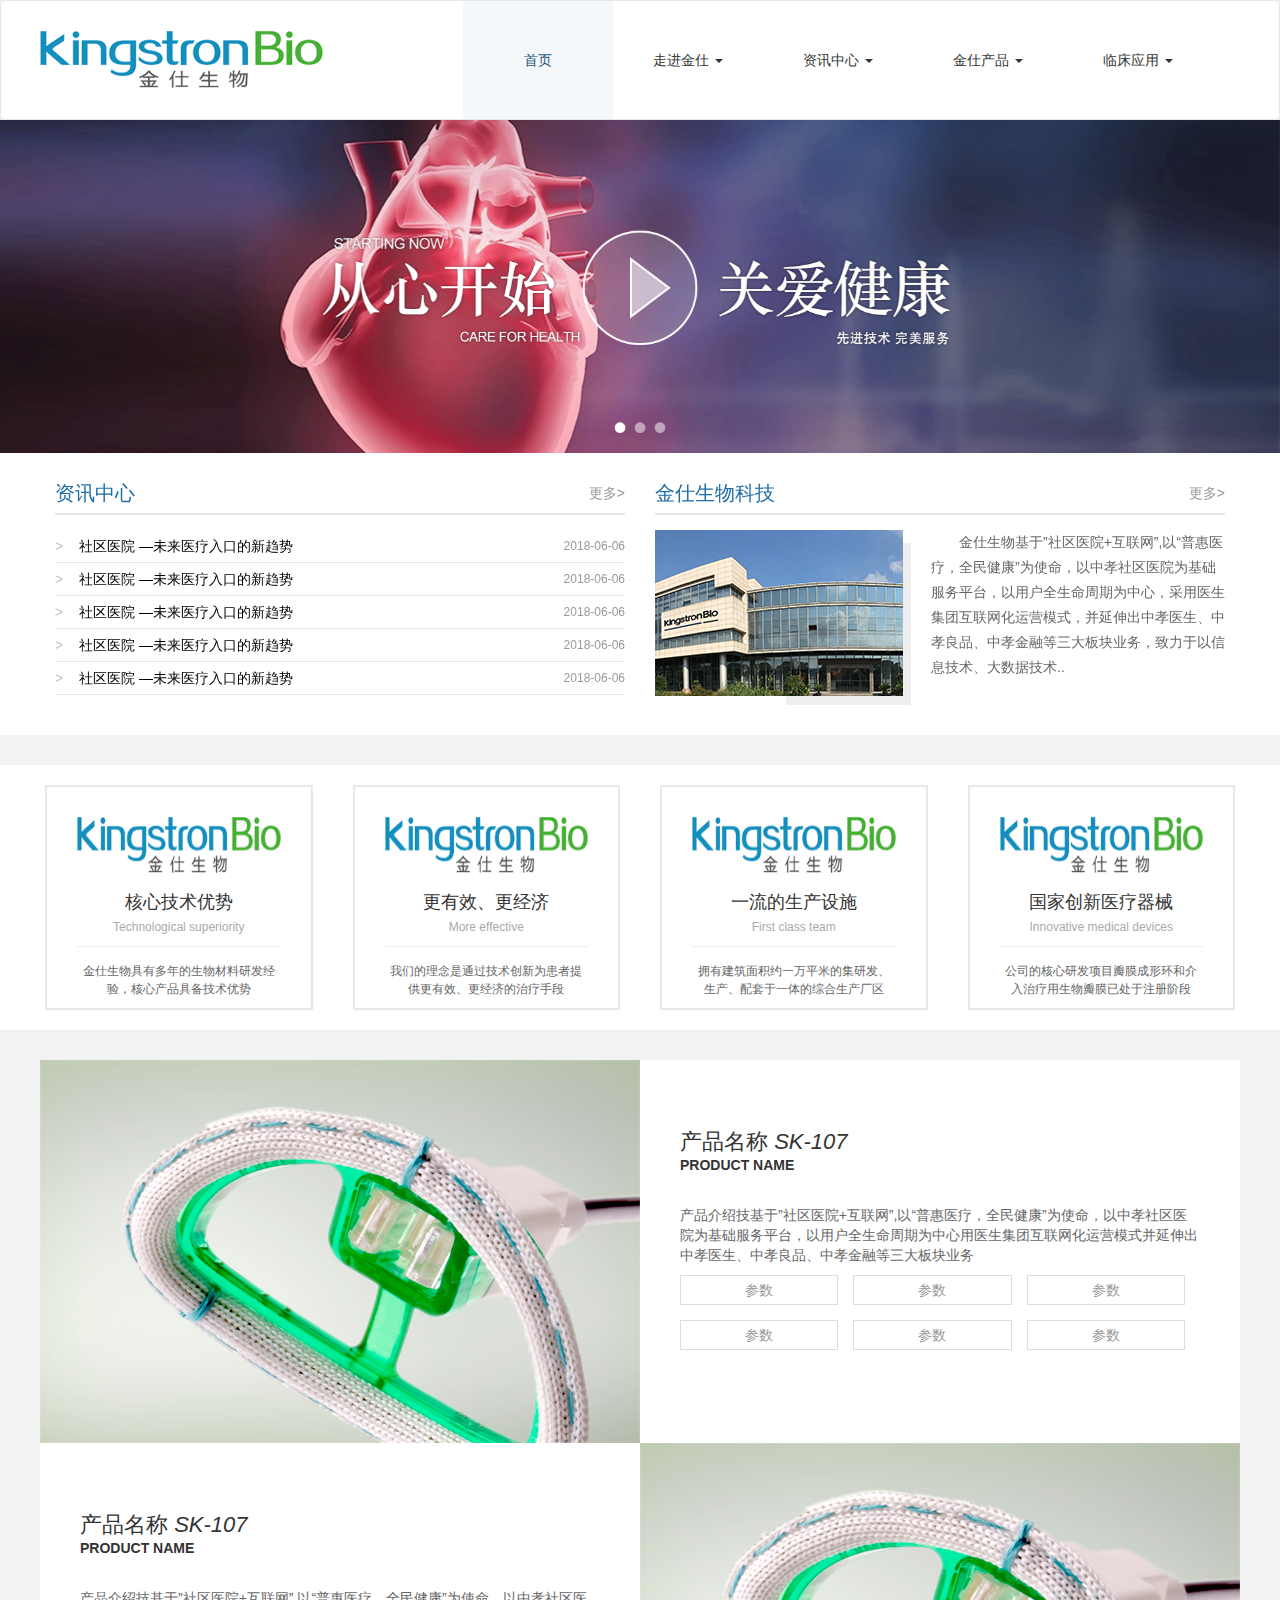
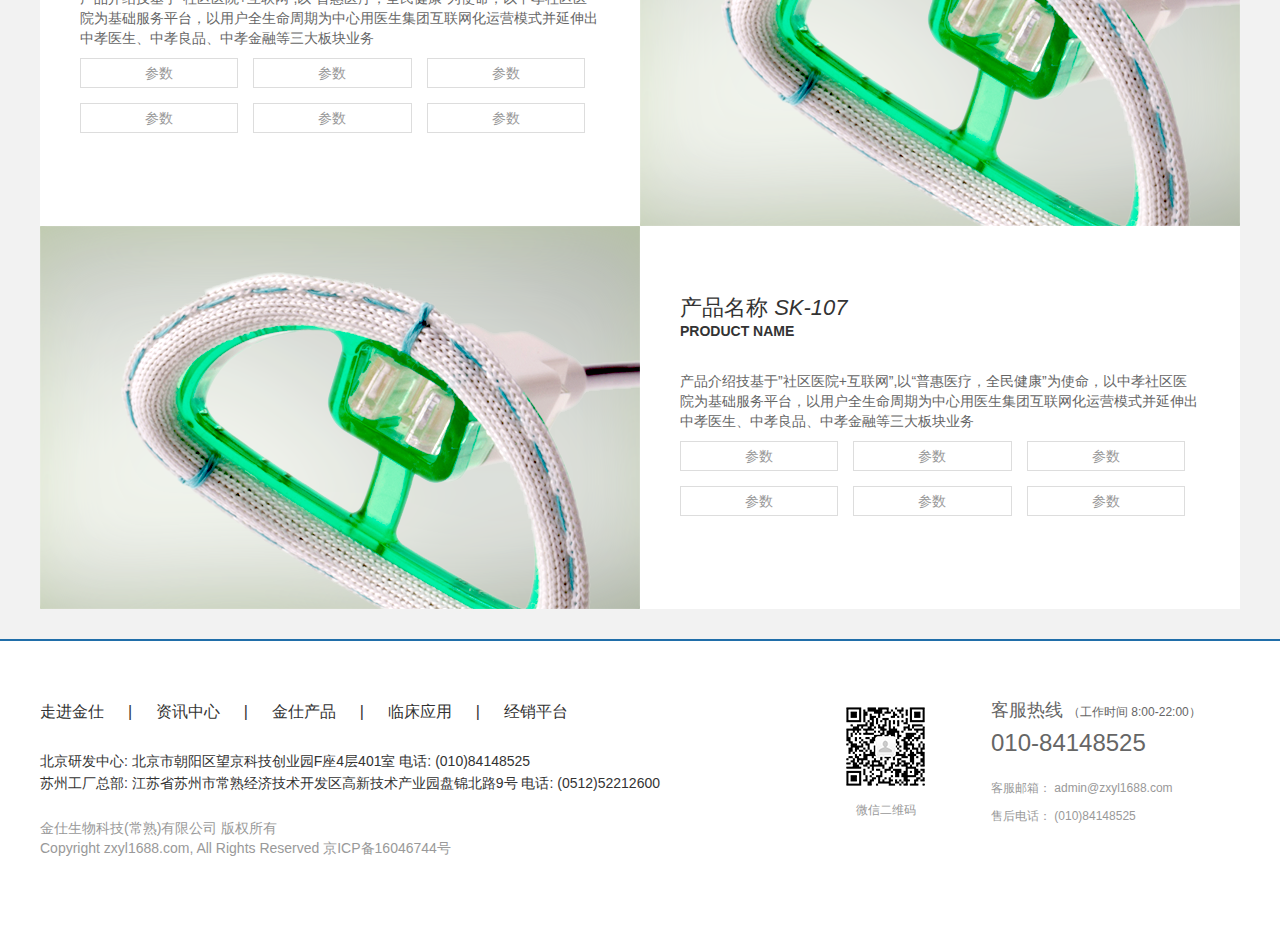
==== commit b66f40f4: "v1_4" ====
--- a/index.html
+++ b/index.html
@@ -3,7 +3,7 @@
 <head>
   <meta charset="utf-8" />
   <meta name="viewport" content="width=device-width, initial-scale=1.0" />
-  <title>Foundation | Welcome</title>
+  <title>kingstronBio-首页</title>
   <link rel="stylesheet" href="bootstrap/css/bootstrap.min.css">
   <link rel="stylesheet" href="bootstrap/css/bootstrap-theme.min.css">
   <link rel="stylesheet" href="css/common.css">
--- a/css/common.css
+++ b/css/common.css
@@ -124,7 +124,7 @@
   line-height: 20px;
 }
 .footer .qr-code{
-  padding-right: 60px;
+  padding-right: 20px;
   font-size: 12px;
   text-align: center;
 }
@@ -153,6 +153,48 @@
 .footer .tel2{
   color: #999;
   font-size: 12px;
+}
+
+/* 产品列表 */
+.row-product .row{
+  margin: 0px;
+  margin-bottom: 30px;
+}
+.row-product .row>div{
+  padding: 0px 15px;
+}
+.row-product .row>div .info{
+  background: #fff;
+  padding: 40px;
+}
+.row-product .row>div a{
+  margin: 0px;
+}
+.row-product .row>div .info h3{
+  font-size: 22px;
+  margin: 0px;
+}
+.row-product .row>div .info p{
+  color: #666;
+  font-size: 14px;
+  padding-top: 20px;
+}
+.row-product .row>div .info ul{
+  padding: 0px;
+  list-style: none;
+  margin: 0px;
+}
+.row-product .row>div .info li{
+  padding: 0;
+}
+.row-product .row>div .info li span{
+  display:block;
+  border: 1px solid #dddddd;
+  margin-right: 15px;
+  margin-bottom: 15px;
+  text-align: center;
+  color: #999;
+  line-height: 28px;
 }
 
 /* 小屏幕（平板，大于等于 768px） */
@@ -321,6 +363,52 @@
     color: #999;
     font-size: 12px;
   }
+
+  /* 产品列表 */
+  .row-product .row{
+    margin-bottom: 30px;
+    margin: 0px auto;
+    max-width: 1200px;
+  }
+  .row-product .row:nth-child(2n+2) .col-img{
+    float: right;
+  }
+  .row-product .row:nth-child(2n+2) .col-info{
+    float: left;
+  }
+  .row-product .row>div{
+    height: 383px;
+    background: #fff;
+    padding: 0px;
+  }
+  .row-product .row>div .info{
+    padding: 70px 40px 0 40px;
+  }
+  .row-product .row>div .info h3{
+    font-size: 22px;
+  }
+  .row-product .row>div .info p{
+    color: #666;
+    font-size: 14px;
+    padding-top: 30px;
+  }
+  .row-product .row>div .info ul{
+    padding: 0px;
+    list-style: none;
+    margin: 0px;
+  }
+  .row-product .row>div .info li{
+    padding: 0;
+  }
+  .row-product .row>div .info li span{
+    display:block;
+    border: 1px solid #dddddd;
+    margin-right: 15px;
+    margin-bottom: 15px;
+    text-align: center;
+    color: #999;
+    line-height: 28px;
+  }
 }
 
 /* 中等屏幕（桌面显示器，大于等于 992px） */
--- a/css/index.css
+++ b/css/index.css
@@ -112,47 +112,6 @@
 .row-advantage .row .line{
   display: none;
 }
-
-.row-product .row{
-  margin: 0px;
-  margin-bottom: 30px;
-}
-.row-product .row>div{
-  padding: 0px 15px;
-}
-.row-product .row>div .info{
-  background: #fff;
-  padding: 40px;
-}
-.row-product .row>div a{
-  margin: 0px;
-}
-.row-product .row>div .info h3{
-  font-size: 22px;
-  margin: 0px;
-}
-.row-product .row>div .info p{
-  color: #666;
-  font-size: 14px;
-  padding-top: 20px;
-}
-.row-product .row>div .info ul{
-  padding: 0px;
-  list-style: none;
-  margin: 0px;
-}
-.row-product .row>div .info li{
-  padding: 0;
-}
-.row-product .row>div .info li span{
-  display:block;
-  border: 1px solid #dddddd;
-  margin-right: 15px;
-  margin-bottom: 15px;
-  text-align: center;
-  color: #999;
-  line-height: 28px;
-}
 .row-clinical{
   display: none;
 }
@@ -282,50 +241,6 @@
     margin: 13px 0 10px 0;
   }
 
-  .row-product .row{
-    margin-bottom: 30px;
-    margin: 0px auto;
-    max-width: 1200px;
-  }
-  .row-product .row:nth-child(2n+2) .col-img{
-    float: right;
-  }
-  .row-product .row:nth-child(2n+2) .col-info{
-    float: left;
-  }
-  .row-product .row>div{
-    height: 383px;
-    background: #fff;
-    padding: 0px;
-  }
-  .row-product .row>div .info{
-    padding: 70px 40px 0 40px;
-  }
-  .row-product .row>div .info h3{
-    font-size: 22px;
-  }
-  .row-product .row>div .info p{
-    color: #666;
-    font-size: 14px;
-    padding-top: 30px;
-  }
-  .row-product .row>div .info ul{
-    padding: 0px;
-    list-style: none;
-    margin: 0px;
-  }
-  .row-product .row>div .info li{
-    padding: 0;
-  }
-  .row-product .row>div .info li span{
-    display:block;
-    border: 1px solid #dddddd;
-    margin-right: 15px;
-    margin-bottom: 15px;
-    text-align: center;
-    color: #999;
-    line-height: 28px;
-  }
   .row-clinical .wrap{
     max-width: 1200px;
     margin: 0 auto;
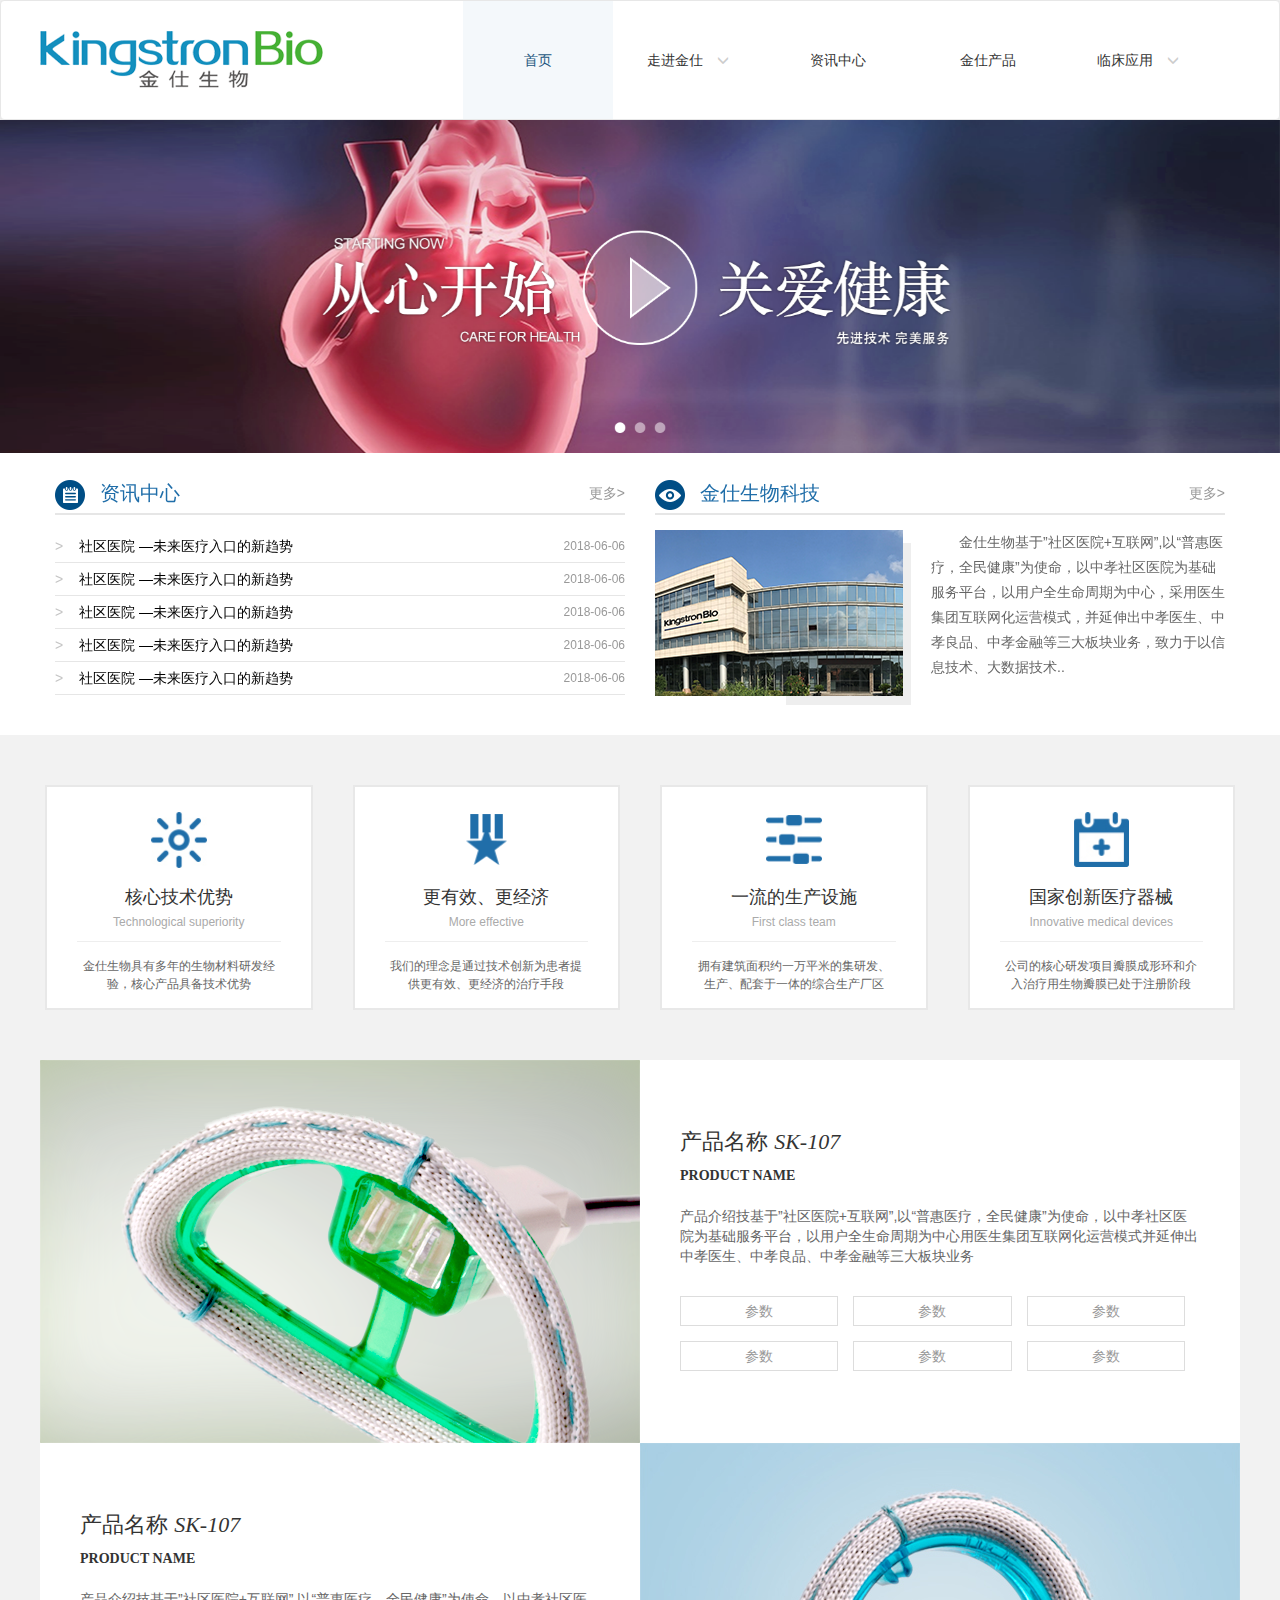
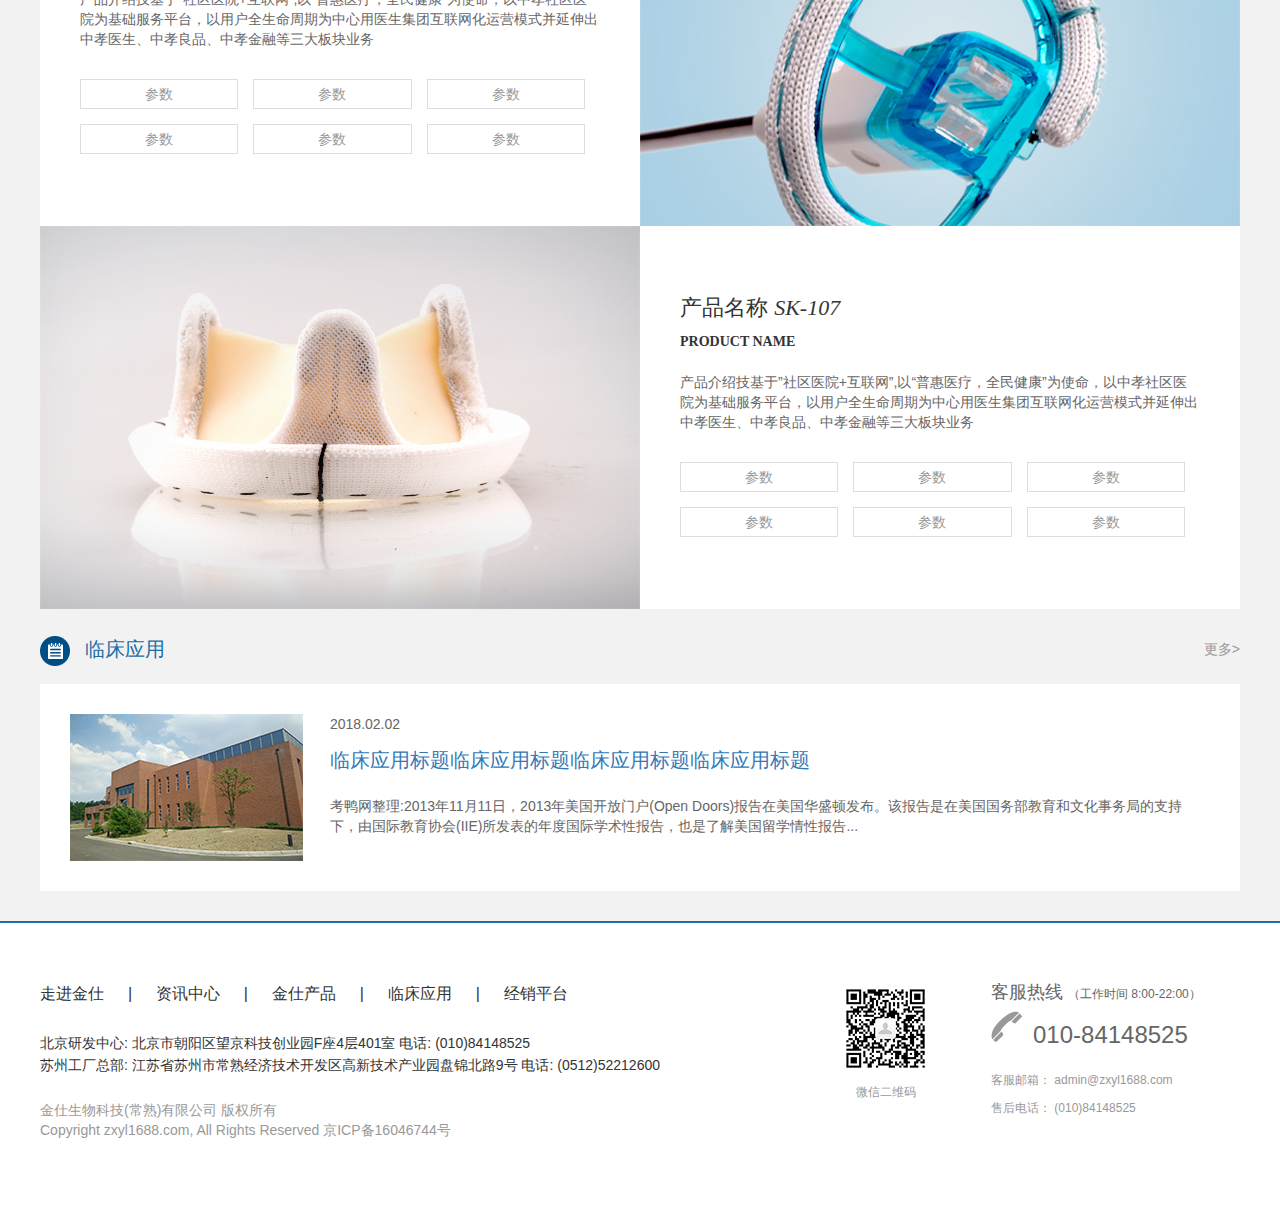
==== commit d1511c48: "v1_5" ====
--- a/index.html
+++ b/index.html
@@ -17,44 +17,26 @@
   <div class="container-fluid">
     <!-- Brand and toggle get grouped for better mobile display -->
     <div class="navbar-header">
-      <button type="button" class="navbar-toggle collapsed" data-toggle="collapse" data-target="#bs-example-navbar-collapse-1" aria-expanded="false">
-        <img src="img/img_04.png" alt="" />
-      </button>
       <a class="navbar-brand" href="#">
         <img src="img/logo.png" alt="logo" />
       </a>
     </div>
-    
     <!-- Collect the nav links, forms, and other content for toggling -->
     <div class="collapse navbar-collapse" id="bs-example-navbar-collapse-1">
       <ul class="nav navbar-nav">
-        <li class="active"><a href="#">首页</a></li>
+        <li class="active"><a href="index.html">首页</a></li>
         <li class="dropdown">
-          <a href="#" class="dropdown-toggle" data-toggle="dropdown" role="button" aria-haspopup="true" aria-expanded="false">走进金仕 <span class="caret"></span></a>
+          <a href="#" class="dropdown-toggle" data-toggle="dropdown" role="button" aria-haspopup="true" aria-expanded="false">走进金仕 <span class="glyphicon glyphicon-menu-down" aria-hidden="true"></span></a>
           <ul class="dropdown-menu">
             <li><a href="#">金仕家园</a></li>
             <li><a href="#">诚聘英才</a></li>
             <li><a href="#">联系我们</a></li>
           </ul>
         </li>
+        <li class=""><a href="list_news.html">资讯中心</a></li>
+        <li class=""><a href="list_product.html">金仕产品</a></li>
         <li class="dropdown">
-          <a href="#" class="dropdown-toggle" data-toggle="dropdown" role="button" aria-haspopup="true" aria-expanded="false">资讯中心 <span class="caret"></span></a>
-          <ul class="dropdown-menu">
-            <li><a href="#">金仕家园</a></li>
-            <li><a href="#">诚聘英才</a></li>
-            <li><a href="#">联系我们</a></li>
-          </ul>
-        </li>
-        <li class="dropdown">
-          <a href="#" class="dropdown-toggle" data-toggle="dropdown" role="button" aria-haspopup="true" aria-expanded="false">金仕产品 <span class="caret"></span></a>
-          <ul class="dropdown-menu">
-            <li><a href="#">金仕家园</a></li>
-            <li><a href="#">诚聘英才</a></li>
-            <li><a href="#">联系我们</a></li>
-          </ul>
-        </li>
-        <li class="dropdown">
-          <a href="#" class="dropdown-toggle" data-toggle="dropdown" role="button" aria-haspopup="true" aria-expanded="false">临床应用 <span class="caret"></span></a>
+          <a href="#" class="dropdown-toggle" data-toggle="dropdown" role="button" aria-haspopup="true" aria-expanded="false">临床应用 <span class="glyphicon glyphicon-menu-down" aria-hidden="true"></span></a>
           <ul class="dropdown-menu">
             <li><a href="#">金仕家园</a></li>
             <li><a href="#">诚聘英才</a></li>
@@ -62,6 +44,9 @@
           </ul>
         </li>
       </ul>
+      <button type="button" class="navbar-toggle">
+        <img src="img/img_04.png" alt="" />
+      </button>
     </div><!-- /.navbar-collapse -->
   </div><!-- /.container-fluid -->
 </nav>
@@ -86,7 +71,7 @@
     <div class="row">
       <div class="col-xs-12 col-md-6 news">
         <h3 class="clearfix h3T">
-          <span class="l">资讯中心</span>
+          <span class="l"><img src="img/icon/icon_05.png" alt="" />资讯中心</span>
           <a href="#" class="r">更多></a>
         </h3>
         <ul>
@@ -114,7 +99,7 @@
       </div>
       <div class="col-xs-12 col-md-6 introduction">
         <h3 class="clearfix h3T">
-          <span class="l">金仕生物科技</span>
+          <span class="l"><img src="img/icon/icon_06.png" alt="" />金仕生物科技</span>
           <a href="#" class="r">更多></a>
         </h3>
         <div class="media">
@@ -136,7 +121,7 @@
     <div class="row">
       <div class="col-xs-6 col-md-3">
         <a href="#" class="thumbnail">
-          <img src="img/logo.png" alt="" />
+          <img src="img/icon/icon_01.png" alt="" />
           <strong>核心技术优势</strong>
           <span>Technological superiority</span>
           <div class="line"></div>
@@ -145,7 +130,7 @@
       </div>
       <div class="col-xs-6 col-md-3">
         <a href="#" class="thumbnail">
-          <img src="img/logo.png" alt="" />
+          <img src="img/icon/icon_02.png" alt="" />
           <strong>更有效、更经济</strong>
           <span>More effective</span>
           <div class="line"></div>
@@ -154,7 +139,7 @@
       </div>
       <div class="col-xs-6 col-md-3">
         <a href="#" class="thumbnail">
-          <img src="img/logo.png" alt="" />
+          <img src="img/icon/icon_03.png" alt="" />
           <strong>一流的生产设施</strong>
           <span>First class team</span>
           <div class="line"></div>
@@ -163,7 +148,7 @@
       </div>
       <div class="col-xs-6 col-md-3">
         <a href="#" class="thumbnail">
-          <img src="img/logo.png" alt="" />
+          <img src="img/icon/icon_04.png" alt="" />
           <strong>国家创新医疗器械</strong>
           <span>Innovative medical devices</span>
           <div class="line"></div>
@@ -201,7 +186,7 @@
   <div class="row">
     <div class="col-md-6 col-xs-12 col-img">
       <a class="thumbnail">
-        <img src="img/img_product_01.png" alt="...">
+        <img src="img/img_product_02.png" alt="...">
       </a>
     </div>
     <div class="col-md-6 col-xs-12 col-info">
@@ -223,7 +208,7 @@
   <div class="row">
     <div class="col-md-6 col-xs-12 col-img">
       <a class="thumbnail">
-        <img src="img/img_product_01.png" alt="...">
+        <img src="img/img_product_03.png" alt="...">
       </a>
     </div>
     <div class="col-md-6 col-xs-12 col-info">
@@ -247,7 +232,7 @@
 <div class="row-clinical">
   <div class="wrap">
     <h3 class="clearfix h3T">
-      <span class="l">临床应用</span>
+      <span class="l"><img src="img/icon/icon_05.png" alt="" />临床应用</span>
       <a href="#" class="r">更多></a>
     </h3>
     <div class="media">
@@ -258,7 +243,7 @@
       </div>
       <div class="media-body">
         <span class="media-time">2018.02.02</span>
-        <h4 class="media-heading">临床应用标题临床应用标题临床应用标题临床应用标题</h4>
+        <h4 class="media-heading"><a href="">临床应用标题临床应用标题临床应用标题临床应用标题</a></h4>
         <p>考鸭网整理:2013年11月11日，2013年美国开放门户(Open Doors)报告在美国华盛顿发布。该报告是在美国国务部教育和文化事务局的支持下，由国际教育协会(IIE)所发表的年度国际学术性报告，也是了解美国留学情性报告...</p>
       </div>
     </div>
@@ -276,7 +261,7 @@
         </div>
         <div class="media-body">
           <h4 class="media-heading">客服热线 <span>（工作时间 8:00-22:00）</span></h4>
-          <div class="tel">010-84148525</div>
+          <div class="tel"><img src="img/icon/icon_07.png" alt="" />010-84148525</div>
           <p class="email">客服邮箱： admin@zxyl1688.com</p>
           <p class="tel2">售后电话： (010)84148525</p>
         </div>
@@ -307,4 +292,29 @@
 </body>
 <script type="text/javascript" src="jquery/1.12.4/jquery.min.js"></script>
 <script type="text/javascript" src="bootstrap/js/bootstrap.min.js"></script>
+
+<script>
+$(".navbar-toggle").click(function(){
+  if ($('#bs-example-navbar-collapse-1').hasClass('left')) {
+    toRight()
+  } else if ($('#bs-example-navbar-collapse-1').hasClass('right')) {
+    toLeft()
+  } else {
+    toRight()
+  }
+})
+var toLeft = function () {
+    $('#bs-example-navbar-collapse-1').removeClass('right').addClass('left');
+};
+
+var toRight = function () {
+    $('#bs-example-navbar-collapse-1').removeClass('left').addClass('right');
+};
+
+var reset = function () {
+    $('#bs-example-navbar-collapse-1').removeClass('left right');
+};
+
+
+</script>
 </html>--- a/css/common.css
+++ b/css/common.css
@@ -5,6 +5,7 @@
 .navbar{
   margin-bottom: 0px;
 }
+
 .navbar .mobile-banner{
   width: 100%;
 }
@@ -12,11 +13,20 @@
   display: none;
 }
 .navbar .container-fluid{
+  width: 300px;
+  padding: 0px;
   position: absolute;
   top: 20px;
 }
+.navbar .navbar-toggle{
+  padding: 0px;
+  margin: 0px;
+  position: absolute;
+  right: -147px;
+  top: -3px;
+}
 .navbar button{
-  width: 60%;
+  width: 150px;
   border: none;
 }
 .navbar button img{
@@ -42,12 +52,23 @@
 }
 
 .navbar .navbar-collapse{
-  width: 40%;
+  display: block;
+  width: 150px;
   background: #22567e;
   position: absolute;
   top: 20px;
+  left: 0px;
   border: none;
   padding: 0px;
+  margin: 0px;
+  margin-left: -150px;
+  transition: transform 0.3s linear;
+}
+.navbar .navbar-collapse.left {
+  transform: translateX(0px);
+}
+.navbar .navbar-collapse.right {
+  transform: translateX(150px);
 }
 .navbar .navbar-collapse ul{
   margin: 0px;
@@ -84,6 +105,9 @@
 .h3T .l{
   float: left;
   color: #206ea9;
+}
+.h3T .l img{
+  margin-right: 15px;
 }
 .h3T .r{
   float: right;
@@ -140,6 +164,7 @@
   font-size: 18px;
   color: #666;
   font-weight: normal;
+  padding-bottom: 3px;
 }
 .footer .media-heading span{
   font-size: 12px;
@@ -148,6 +173,10 @@
   font-size: 24px;
   color: #666;
   margin-bottom: 20px;
+}
+.footer .tel img{
+  margin-right: 10px;
+  vertical-align: baseline;
 }
 .footer .email,
 .footer .tel2{
@@ -204,13 +233,18 @@
     background: #fff;
     margin-bottom: 0px;
   }
+  .navbar .glyphicon{
+    color: #ccc;
+    font-size: 12px;
+    margin-left: 10px;
+  }
   .navbar>.container .navbar-brand,
   .navbar>.container-fluid .navbar-brand{
     height: auto;
     margin: 30px 140px 0 0;
   }
   .navbar .container-fluid{
-    max-width: 1200px;
+    width: 1200px;
     padding: 0px;
   }
   .navbar .mobile-banner{
@@ -256,6 +290,7 @@
     position: static;
     border: none;
     padding: 0px;
+    /*transform: translateX(0px)!important;*/
   }
   .navbar .navbar-collapse ul{
     margin: 0px;
@@ -386,11 +421,16 @@
   }
   .row-product .row>div .info h3{
     font-size: 22px;
+    margin-bottom: 10px;
+  }
+  .row-product .row>div .info h3 i,
+  .row-product .row>div .info strong{
+    font-family:"Times New Roman";
   }
   .row-product .row>div .info p{
     color: #666;
     font-size: 14px;
-    padding-top: 30px;
+    padding: 20px 0;
   }
   .row-product .row>div .info ul{
     padding: 0px;
@@ -409,6 +449,20 @@
     color: #999;
     line-height: 28px;
   }
+  .pageNav{
+    text-align: center;
+  }
+  .pageNav ul{
+    margin:0px;
+  }
+  .pageNav ul a:hover{
+    background: #7da1c1;
+    color: #fff;
+  }
+  .pageNav ul li.disabled a,
+  .pageNav ul li.disabled a:hover{
+    color: #aaa!important;
+  }
 }
 
 /* 中等屏幕（桌面显示器，大于等于 992px） */
--- a/css/index.css
+++ b/css/index.css
@@ -91,6 +91,7 @@
 }
 .row-advantage .row img{
   height: 56px;
+  width: auto;
 }
 .row-advantage .row strong{
   display: block;
@@ -183,6 +184,7 @@
   }
   .row-advantage{
     margin-bottom: 30px;
+    background: none;
   }
   .row-advantage .wrap{
     max-width: 1200px;
@@ -198,20 +200,14 @@
     display: block;
     height: 225px;
     border: 2px solid #e8e8e8;
-    padding: 30px;
+    padding: 25px 30px;
     margin: 0px;
     text-align: center;
     text-decoration: none;
   }
-  .row-advantage .row a:hover{
-    border-color: #206ea9;
-  }
-  .row-advantage .row a:hover .line{
-    width: 55px;
-    background: #206ea9;
-  }
   .row-advantage .row img{
     height: 56px;
+    width: auto;
   }
   .row-advantage .row strong{
     display: block;
@@ -240,7 +236,20 @@
     background: #eee;
     margin: 13px 0 10px 0;
   }
-
+  .row-advantage .row a:hover{
+    border-color: #206ea9;
+  }
+  .row-advantage .row a:hover .line{
+    width: 55px;
+    background: #206ea9;
+  }
+  .row-advantage .row a:hover strong,
+  .row-advantage .row a:hover span{
+    color: #206ea9;
+  }
+  .row-clinical{
+    display: block;
+  }
   .row-clinical .wrap{
     max-width: 1200px;
     margin: 0 auto;
@@ -248,6 +257,9 @@
   .row-clinical .wrap .media{
     background: #fff;
     padding: 30px;
+  }
+  .row-clinical a{
+    text-decoration: none;
   }
   .row-clinical img{
     max-width: 233px;
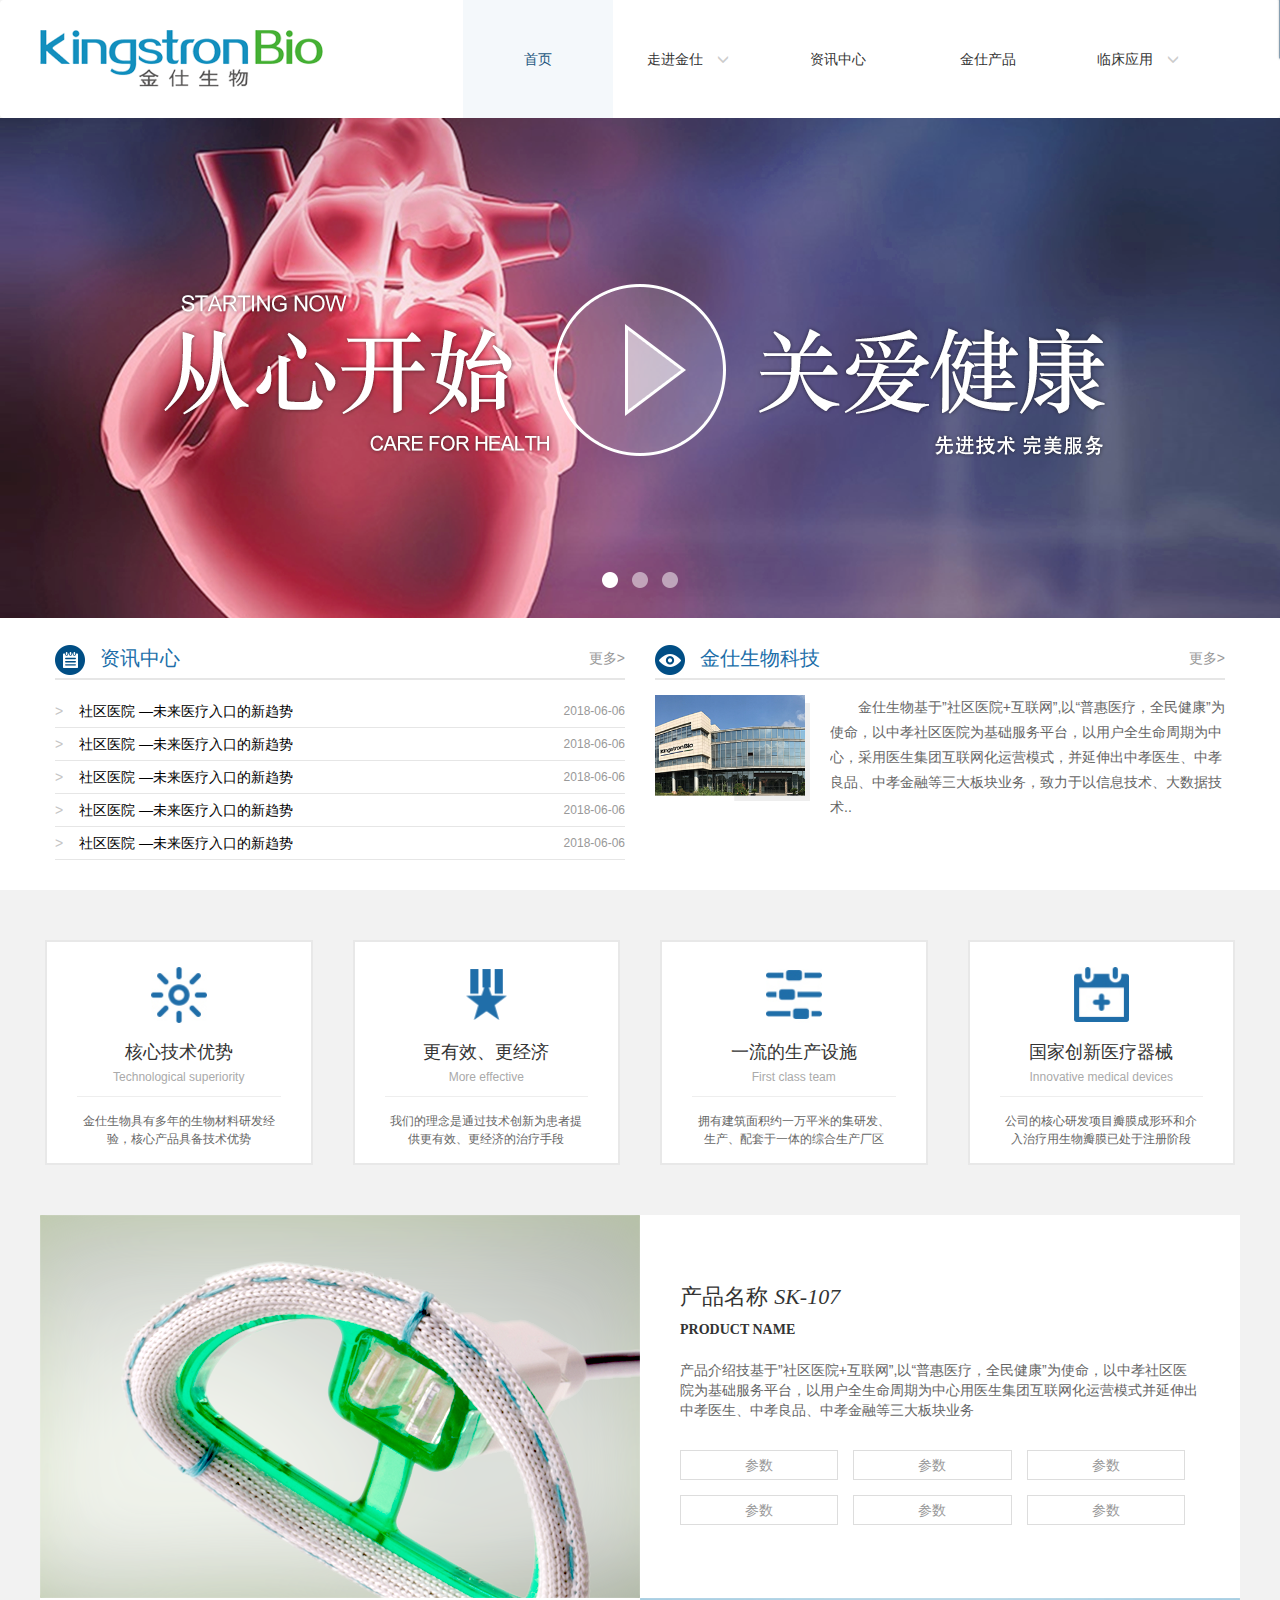
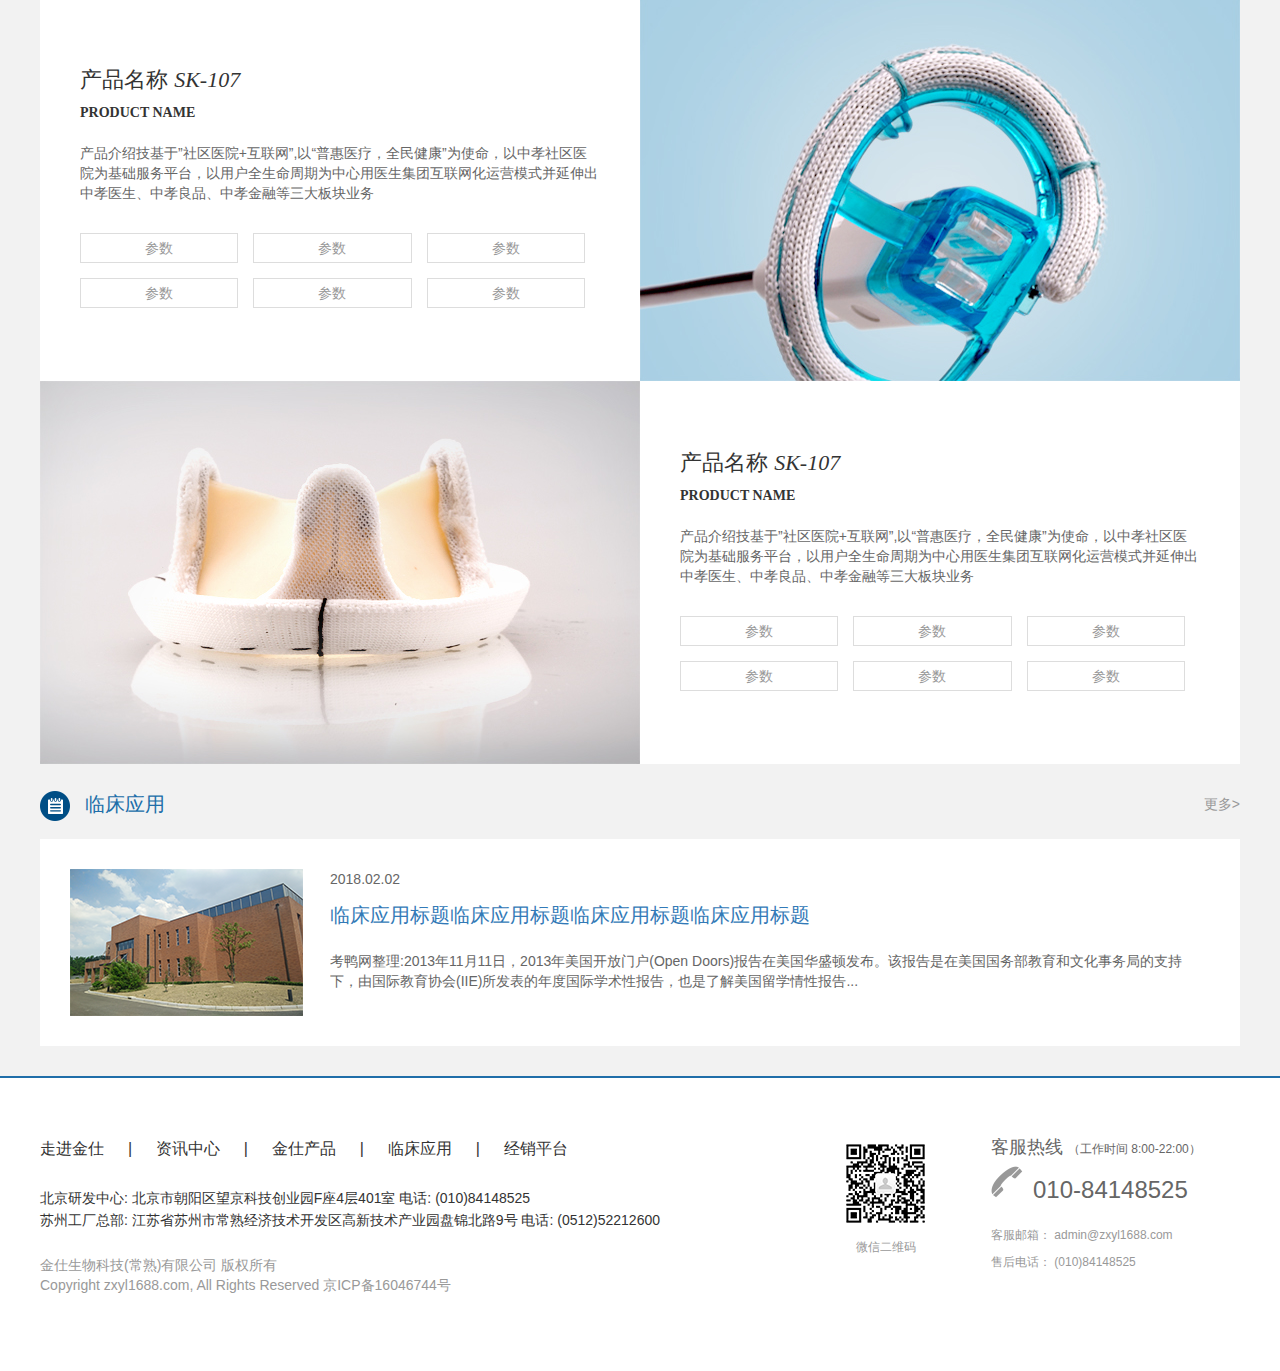
==== commit db991ece: "v1_6" ====
--- a/index.html
+++ b/index.html
@@ -4,8 +4,8 @@
   <meta charset="utf-8" />
   <meta name="viewport" content="width=device-width, initial-scale=1.0" />
   <title>kingstronBio-首页</title>
-  <link rel="stylesheet" href="bootstrap/css/bootstrap.min.css">
-  <link rel="stylesheet" href="bootstrap/css/bootstrap-theme.min.css">
+  <link rel="stylesheet" href="widget/bootstrap/css/bootstrap.min.css">
+  <link rel="stylesheet" href="widget/bootstrap/css/bootstrap-theme.min.css">
   <link rel="stylesheet" href="css/common.css">
   <link rel="stylesheet" href="css/index.css">
 </head>
@@ -59,7 +59,7 @@
   <!-- Wrapper for slides -->
   <div class="carousel-inner" role="listbox">
     <div class="item active">
-      <img src="img/img_banner.png">
+      <img src="img/img_banner_blank.png">
       <div class="carousel-caption"></div>
     </div>
   </div>
@@ -158,18 +158,17 @@
     </div>
   </div>
 </div>
-
+<!-- 产品列表 -->
 <div class="row-product">
-  <!-- 产品列表 -->
   <div class="row">
     <div class="col-md-6 col-xs-12 col-img">
-      <a class="thumbnail">
+      <a class="thumbnail" href="article_product.html">
         <img src="img/img_product_01.png" alt="...">
       </a>
     </div>
     <div class="col-md-6 col-xs-12 col-info">
       <div class="info">
-        <h3>产品名称 <i>SK-107</i></h3>
+        <h3><a href="article_product.html" >产品名称</a> <i>SK-107</i></h3>
         <strong>PRODUCT NAME</strong>
         <p>产品介绍技基于”社区医院+互联网”,以“普惠医疗，全民健康”为使命，以中孝社区医院为基础服务平台，以用户全生命周期为中心用医生集团互联网化运营模式并延伸出中孝医生、中孝良品、中孝金融等三大板块业务</p>
         <ul class="row">
@@ -185,13 +184,13 @@
   </div>
   <div class="row">
     <div class="col-md-6 col-xs-12 col-img">
-      <a class="thumbnail">
+      <a class="thumbnail" href="article_product.html">
         <img src="img/img_product_02.png" alt="...">
       </a>
     </div>
     <div class="col-md-6 col-xs-12 col-info">
       <div class="info">
-        <h3>产品名称 <i>SK-107</i></h3>
+        <h3><a href="article_product.html">产品名称</a> <i>SK-107</i></h3>
         <strong>PRODUCT NAME</strong>
         <p>产品介绍技基于”社区医院+互联网”,以“普惠医疗，全民健康”为使命，以中孝社区医院为基础服务平台，以用户全生命周期为中心用医生集团互联网化运营模式并延伸出中孝医生、中孝良品、中孝金融等三大板块业务</p>
         <ul class="row">
@@ -207,13 +206,13 @@
   </div>
   <div class="row">
     <div class="col-md-6 col-xs-12 col-img">
-      <a class="thumbnail">
+      <a class="thumbnail" href="article_product.html">
         <img src="img/img_product_03.png" alt="...">
       </a>
     </div>
     <div class="col-md-6 col-xs-12 col-info">
       <div class="info">
-        <h3>产品名称 <i>SK-107</i></h3>
+        <h3><a href="article_product.html">产品名称</a> <i>SK-107</i></h3>
         <strong>PRODUCT NAME</strong>
         <p>产品介绍技基于”社区医院+互联网”,以“普惠医疗，全民健康”为使命，以中孝社区医院为基础服务平台，以用户全生命周期为中心用医生集团互联网化运营模式并延伸出中孝医生、中孝良品、中孝金融等三大板块业务</p>
         <ul class="row">
@@ -290,31 +289,7 @@
   </div>
 </footer>
 </body>
-<script type="text/javascript" src="jquery/1.12.4/jquery.min.js"></script>
-<script type="text/javascript" src="bootstrap/js/bootstrap.min.js"></script>
-
-<script>
-$(".navbar-toggle").click(function(){
-  if ($('#bs-example-navbar-collapse-1').hasClass('left')) {
-    toRight()
-  } else if ($('#bs-example-navbar-collapse-1').hasClass('right')) {
-    toLeft()
-  } else {
-    toRight()
-  }
-})
-var toLeft = function () {
-    $('#bs-example-navbar-collapse-1').removeClass('right').addClass('left');
-};
-
-var toRight = function () {
-    $('#bs-example-navbar-collapse-1').removeClass('left').addClass('right');
-};
-
-var reset = function () {
-    $('#bs-example-navbar-collapse-1').removeClass('left right');
-};
-
-
-</script>
+<script type="text/javascript" src="widget/jquery/1.12.4/jquery.min.js"></script>
+<script type="text/javascript" src="widget/bootstrap/js/bootstrap.min.js"></script>
+<script type="text/javascript" src="js/common.js"></script>
 </html>--- a/css/common.css
+++ b/css/common.css
@@ -4,10 +4,17 @@
 }
 .navbar{
   margin-bottom: 0px;
+  position: absolute;
+  width: 100%;
+  z-index: 99999;
+  background: none;
+  border: none;
+  box-shadow: none;
 }
 
 .navbar .mobile-banner{
   width: 100%;
+  display: none;
 }
 .navbar .navbar-brand{
   display: none;
@@ -61,7 +68,7 @@
   border: none;
   padding: 0px;
   margin: 0px;
-  margin-left: -150px;
+  margin-left: -151px;
   transition: transform 0.3s linear;
 }
 .navbar .navbar-collapse.left {
@@ -84,9 +91,16 @@
 .navbar .dropdown-menu li a{
   color: #fff!important;
   padding: 5px 0 5px 15px!important;
-}
-.carousel{
-  display: none;
+  font-size: 12px;
+}
+.carousel img{
+  width: 100%;
+}
+.carousel .item{
+  background: url(../img/img_banner.png) ;
+  background-size: auto 100%;
+  background-repeat: no-repeat;
+  background-position: 50% 50%;
 }
 .thumbnail{
   padding: 0px;
@@ -161,7 +175,7 @@
   color: #999;
 }
 .footer .media-heading{
-  font-size: 18px;
+  font-size: 16px;
   color: #666;
   font-weight: normal;
   padding-bottom: 3px;
@@ -170,7 +184,7 @@
   font-size: 12px;
 }
 .footer .tel{
-  font-size: 24px;
+  font-size: 20px;
   color: #666;
   margin-bottom: 20px;
 }
@@ -187,14 +201,14 @@
 /* 产品列表 */
 .row-product .row{
   margin: 0px;
-  margin-bottom: 30px;
+  margin-bottom: 20px;
 }
 .row-product .row>div{
   padding: 0px 15px;
 }
 .row-product .row>div .info{
   background: #fff;
-  padding: 40px;
+  padding: 20px;
 }
 .row-product .row>div a{
   margin: 0px;
@@ -202,6 +216,10 @@
 .row-product .row>div .info h3{
   font-size: 22px;
   margin: 0px;
+}
+.row-product .row>div .info h3 a{
+  color: #333;
+  text-decoration: none;
 }
 .row-product .row>div .info p{
   color: #666;
@@ -225,13 +243,75 @@
   color: #999;
   line-height: 28px;
 }
-
+/* 小屏幕 */
+@media (max-width: 320px) {
+  .footer .media-heading{
+    font-size: 14px;
+  }
+  .footer .tel{
+    font-size: 18px;
+    color: #666;
+    margin-bottom: 20px;
+  }
+}
 /* 小屏幕（平板，大于等于 768px） */
 @media (min-width: 768px) {
+  .navbar-collapse.collapse,
+  .navbar-toggle{
+    display: block!important;
+  }
+  .navbar-nav,
+  .navbar-nav li{
+    float: none;
+  }
+  .navbar .dropdown-menu{
+    padding: 0px;
+    min-width: 100%;
+    background: none;
+  }
+  .navbar .dropdown-menu li{
+    background: #366589;
+    margin-bottom: 1px;
+  }
+  .navbar .dropdown-menu li a{
+    color: #fff!important;
+    padding: 5px 0 5px 15px!important;
+    font-size: 13px;
+  }
+  .navbar-nav .open .dropdown-menu {
+    position: static;
+    float: none;
+    width: auto;
+    margin-top: 0;
+    background-color: transparent;
+    border: 0;
+    -webkit-box-shadow: none;
+    box-shadow: none;
+  }
+}
+
+/* 中等屏幕（桌面显示器，大于等于 992px） */
+@media (min-width: 992px) {
+  .row-product .row>div{
+    height: 327px;
+    background: #fff;
+    padding: 0px;
+  }
+  .footer .footerL{
+    float: right;
+  }
+  .footer .footerR{
+    float: left;
+  }
+}
+
+/* 大屏幕（大桌面显示器，大于等于 1200px） */
+@media (min-width: 1200px) {
   .navbar {
     display: block;
     background: #fff;
     margin-bottom: 0px;
+    position: relative;
   }
   .navbar .glyphicon{
     color: #ccc;
@@ -255,6 +335,10 @@
   }
   .navbar .container-fluid{
     position: static;
+  }
+  .navbar-nav,
+  .navbar-nav li{
+    float: left;
   }
   .navbar-nav>li{
     min-width: 150px;
@@ -295,11 +379,8 @@
   .navbar .navbar-collapse ul{
     margin: 0px;
   }
-  .navbar .dropdown-menu{
-    padding: 0px;
-    min-width: 100%;
-  }
   .navbar .dropdown-menu li{
+    width: 100%;
     background: none;
     margin-bottom: 0px;
   }
@@ -310,6 +391,7 @@
     text-align: center;
     border-top: 2px solid #206ea9;
     padding: 0px;
+    background: #fff;
   }
   .navbar-nav>li>.dropdown-menu li a{
     line-height: 40px;
@@ -317,16 +399,27 @@
     color: #333!important;
     padding: 5px 0!important;
     text-align: center;
+    font-size: 14px;
   }
   .navbar-nav>li>.dropdown-menu li a:hover{
     background: #206ea9;
     color: #fff!important;
   }
+  .navbar-nav .open .dropdown-menu {
+    position: absolute;
+    float: none;
+    width: 100%;
+    margin-top: 0;
+    -webkit-box-shadow: none;
+    box-shadow: none;
+    background: #fff;
+    border-top: 2px solid #206ea9;
+  }
   .navbar-brand{
     padding: 0px;
   }
-  .carousel{
-    display: block;
+  .carousel .item{
+    height: 500px;
   }
   .footer .row{
     max-width: 1200px;
@@ -463,12 +556,4 @@
   .pageNav ul li.disabled a:hover{
     color: #aaa!important;
   }
-}
-
-/* 中等屏幕（桌面显示器，大于等于 992px） */
-@media (min-width: 992px) { ... }
-
-/* 大屏幕（大桌面显示器，大于等于 1200px） */
-@media (min-width: 1200px) {
-
 }--- a/css/index.css
+++ b/css/index.css
@@ -77,7 +77,7 @@
 .row-advantage .row a{
   display: block;
   border: 2px solid #e8e8e8;
-  padding: 30px 0;
+  padding: 20px 0;
   margin: 0px;
   text-align: center;
   text-decoration: none;
@@ -90,7 +90,7 @@
   background: #206ea9;
 }
 .row-advantage .row img{
-  height: 56px;
+  height: 40px;
   width: auto;
 }
 .row-advantage .row strong{
@@ -120,6 +120,28 @@
 
 /* 小屏幕（平板，大于等于 768px） */
 @media (min-width: 768px) {
+
+}
+
+/* 中等屏幕（桌面显示器，大于等于 992px） */
+@media (min-width: 992px) {
+  .row-news .media .media-left{
+    width: auto;
+    padding-right: 20px;
+    float: left;
+  }
+  .row-news .media .media-left img{
+    width: 155px;
+  }
+  .row-news .media .media-body{
+    width: auto;
+    display: block;
+    float: none;
+  }
+}
+
+/* 大屏幕（大桌面显示器，大于等于 1200px） */
+@media (min-width: 1200px) {
   .row-news{
     background: #fff;
     margin-bottom: 30px;
@@ -279,14 +301,4 @@
   .row-clinical p{
     color: #666;
   }
-}
-
-/* 中等屏幕（桌面显示器，大于等于 992px） */
-@media (min-width: 992px) {
-
-}
-
-/* 大屏幕（大桌面显示器，大于等于 1200px） */
-@media (min-width: 1200px) {
-
 }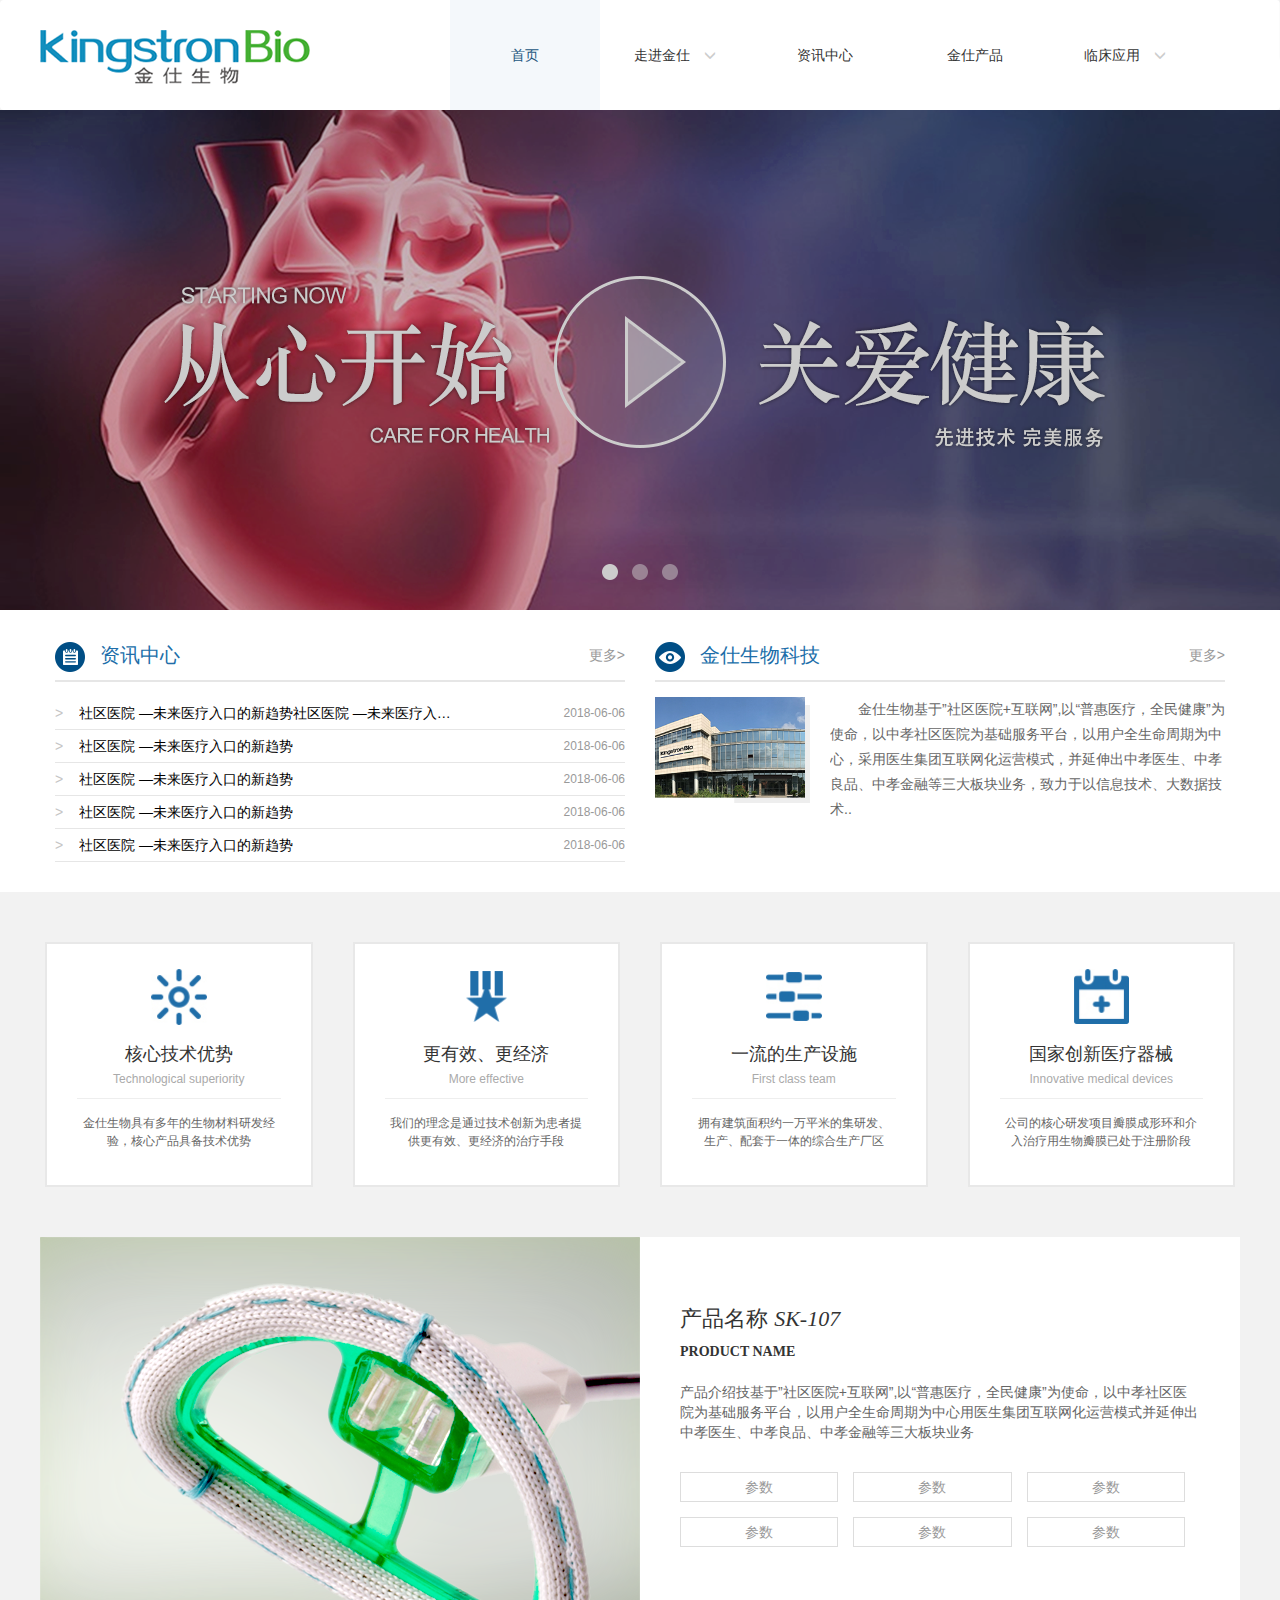
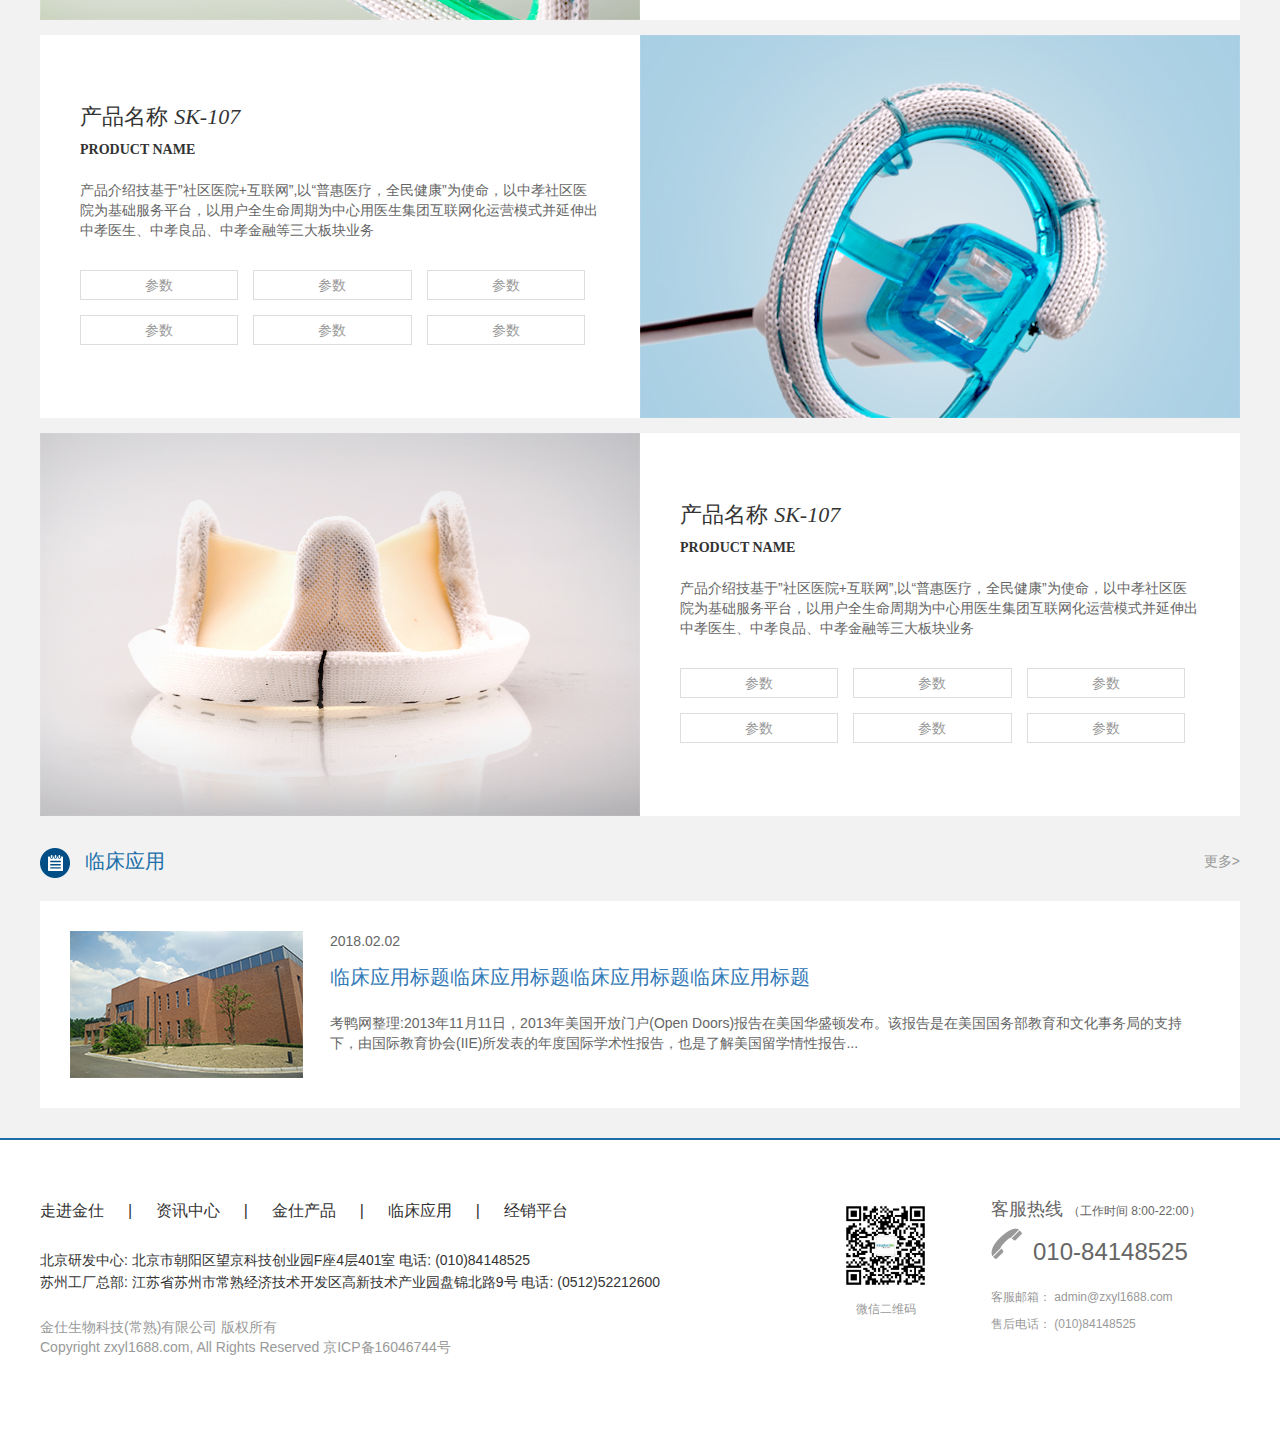
==== commit 5ef8f937: "v1_7" ====
--- a/index.html
+++ b/index.html
@@ -59,7 +59,20 @@
   <!-- Wrapper for slides -->
   <div class="carousel-inner" role="listbox">
     <div class="item active">
-      <img src="img/img_banner_blank.png">
+      <div class="slide-v">
+                 <video autoplay loop preload="auto" id="bgvid" poster="images/mv.jpg">
+                   <source src="img/1.mp4" type="video/mp4">
+                   <!--[if LT IE 9]>
+                   <object type="application/x-shockwave-flash" data="http://flashfox.googlecode.com/svn/trunk/flashfox.swf" width="100%" height="auto">
+                       <param name="movie" value="http://flashfox.googlecode.com/svn/trunk/flashfox.swf">
+                       <param name="allowFullScreen" value="true">
+                       <param name="wmode" value="transparent">
+                       <param name="flashVars" value="images/mv.mp4">
+                   </object>
+                   <![endif]-->
+                   <!--[if lt IE 9]><script>document.createElement('video');</script><![endif]-->
+                 </video>
+              </div>
       <div class="carousel-caption"></div>
     </div>
   </div>
@@ -76,7 +89,7 @@
         </h3>
         <ul>
           <li class="clearfix">
-            <a class="tit" href="#">社区医院 —未来医疗入口的新趋势</a>
+            <a class="tit" href="#">社区医院 —未来医疗入口的新趋势社区医院 —未来医疗入口的新趋势</a>
             <em class="time">2018-06-06</em>
           </li>
           <li class="clearfix">
@@ -120,7 +133,7 @@
   <div class="wrap">
     <div class="row">
       <div class="col-xs-6 col-md-3">
-        <a href="#" class="thumbnail">
+        <a href="" class="thumbnail">
           <img src="img/icon/icon_01.png" alt="" />
           <strong>核心技术优势</strong>
           <span>Technological superiority</span>
@@ -129,7 +142,7 @@
         </a>
       </div>
       <div class="col-xs-6 col-md-3">
-        <a href="#" class="thumbnail">
+        <a href="" class="thumbnail">
           <img src="img/icon/icon_02.png" alt="" />
           <strong>更有效、更经济</strong>
           <span>More effective</span>
@@ -138,7 +151,7 @@
         </a>
       </div>
       <div class="col-xs-6 col-md-3">
-        <a href="#" class="thumbnail">
+        <a href="" class="thumbnail">
           <img src="img/icon/icon_03.png" alt="" />
           <strong>一流的生产设施</strong>
           <span>First class team</span>
@@ -147,7 +160,7 @@
         </a>
       </div>
       <div class="col-xs-6 col-md-3">
-        <a href="#" class="thumbnail">
+        <a href="" class="thumbnail">
           <img src="img/icon/icon_04.png" alt="" />
           <strong>国家创新医疗器械</strong>
           <span>Innovative medical devices</span>
--- a/css/common.css
+++ b/css/common.css
@@ -1,6 +1,13 @@
 @charset "UTF-8";
 body{
-  background: #f2f2f2;
+  background: #f2f2f2; overflow-x: hidden;
+}
+a{
+    -webkit-transition: all 0.3s ease-in-out;
+-moz-transition: all 0.3s ease-in-out;
+-o-transition: all 0.3s ease-in-out;
+-ms-transition: all 0.3s ease-in-out;
+transition: all 0.3s ease-in-out;
 }
 .navbar{
   margin-bottom: 0px;
@@ -29,7 +36,7 @@
   padding: 0px;
   margin: 0px;
   position: absolute;
-  right: -147px;
+  right: -149px;
   top: -3px;
 }
 .navbar button{
@@ -114,7 +121,7 @@
 .h3T{
   font-size: 20px;
   font-weight: 200;
-  line-height: 40px;
+  line-height: 50px;
 }
 .h3T .l{
   float: left;
@@ -344,7 +351,7 @@
     min-width: 150px;
   }
   .navbar-nav>li>a{
-    line-height: 88px;
+    line-height: 80px;
     text-align: center;
   }
   .navbar-default .navbar-nav>li>a{
@@ -556,4 +563,17 @@
   .pageNav ul li.disabled a:hover{
     color: #aaa!important;
   }
-}+}
+
+
+.row-product .row{ margin-bottom: 15px;}
+.slide-v{ position:relative;}
+.slide-v:before{ content: " ";clear:both;display: table; background-color:rgba(0,0,0,0.2); width: 100%; height: 500px; position: absolute; top: 0px; left: 0px;}
+.slide-vz{display: block;width: 100%;height: 100%;position: absolute; background-color:#000;opacity: 0.3; z-index:50;
+-moz-box-shadow: inset 0px 0px 200px #000000;
+-webkit-box-shadow: inset 0px 0px 200px #000000;
+box-shadow: inset 0px 0px 200px #000000;
+z-index: 2;top: 0px;}
+/*video*/
+video#bgvid {position:; width:100%; height:auto;  z-index: -100;}
+video { display: block; }--- a/css/index.css
+++ b/css/index.css
@@ -35,6 +35,10 @@
   float: left;
   color: #000;
   text-decoration: none;
+  width: 70%;
+  overflow: hidden;
+  text-overflow:ellipsis;
+  white-space: nowrap;
 }
 .row-news ul .tit:hover{
   color: #206ea9;
@@ -172,11 +176,6 @@
     top: 0px;
     color: #c5c5c5;
   }
-  .row-news ul .tit{
-    float: left;
-    color: #000;
-    text-decoration: none;
-  }
   .row-news ul .tit:hover{
     color: #206ea9;
   }
@@ -220,7 +219,7 @@
   }
   .row-advantage .row a{
     display: block;
-    height: 225px;
+    height: 245px;
     border: 2px solid #e8e8e8;
     padding: 25px 30px;
     margin: 0px;
